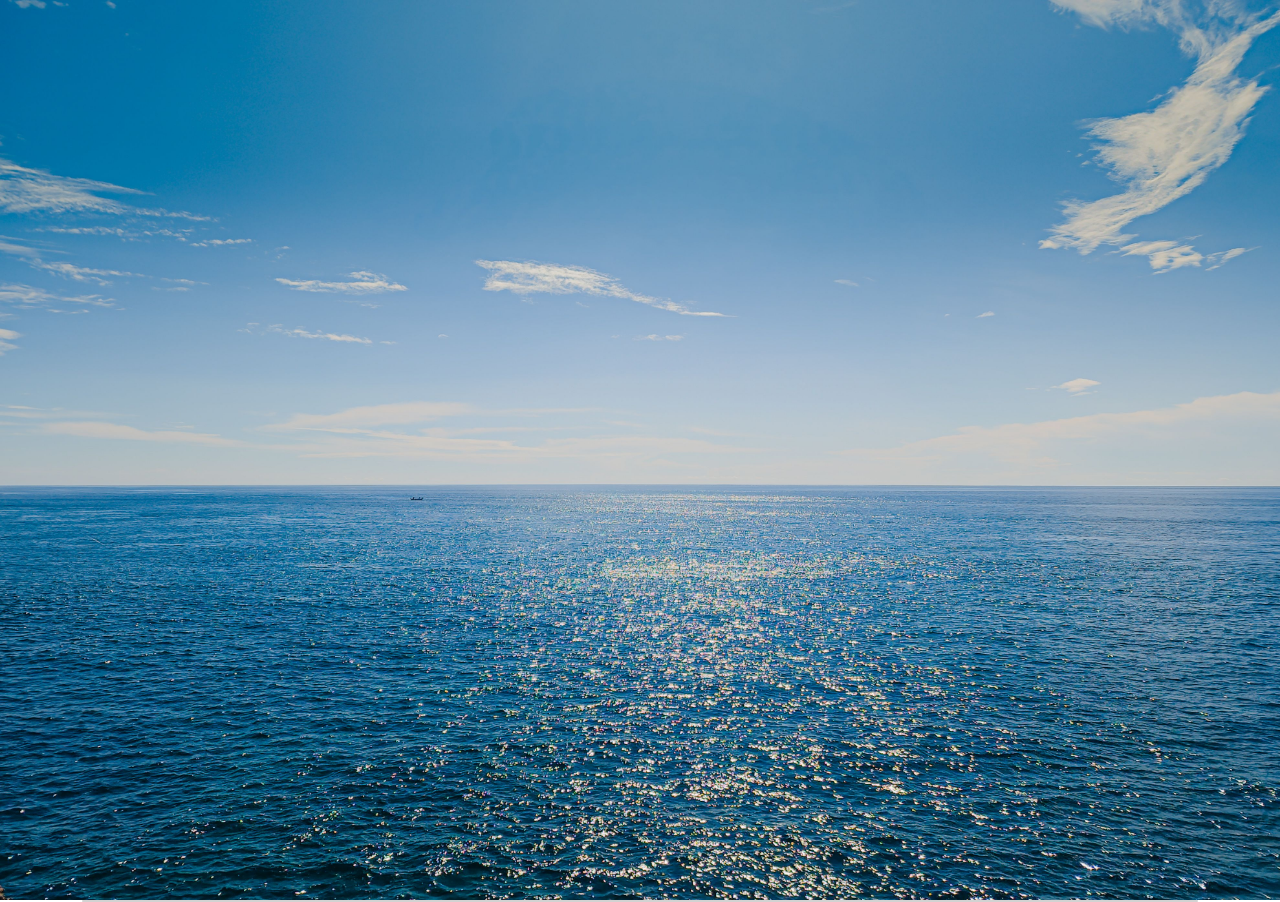
==== Api Website/index.html @ ba29bba8 "add landing page asset" ====
<!doctype html>
<html lang="en">
  <head>
    <meta charset="utf-8">
    <meta name="viewport" content="width=device-width, initial-scale=1">
    <title>Bootstrap demo</title>
    <link href="https://cdn.jsdelivr.net/npm/bootstrap@5.3.8/dist/css/bootstrap.min.css" rel="stylesheet" integrity="sha384-sRIl4kxILFvY47J16cr9ZwB07vP4J8+LH7qKQnuqkuIAvNWLzeN8tE5YBujZqJLB" crossorigin="anonymous">
    <link rel="stylesheet" href="style.css">
  </head>
  <body>
    <div class="container-fluid bg-danger vh-100" style="background-image: url(img/pexels-onesecondbeforesunset-31934676.jpg); background-size: 100% 100%; ">
    </div>

    <!--Content-->
    <div class="container">
      <div class="row">
        <div class="col">
          <div class="card"></div>
        </div>
      </div>
    </div>
    
    </div>
    <script src="https://cdn.jsdelivr.net/npm/bootstrap@5.3.8/dist/js/bootstrap.bundle.min.js" integrity="sha384-FKyoEForCGlyvwx9Hj09JcYn3nv7wiPVlz7YYwJrWVcXK/BmnVDxM+D2scQbITxI" crossorigin="anonymous"></script>
  </body>
</html>
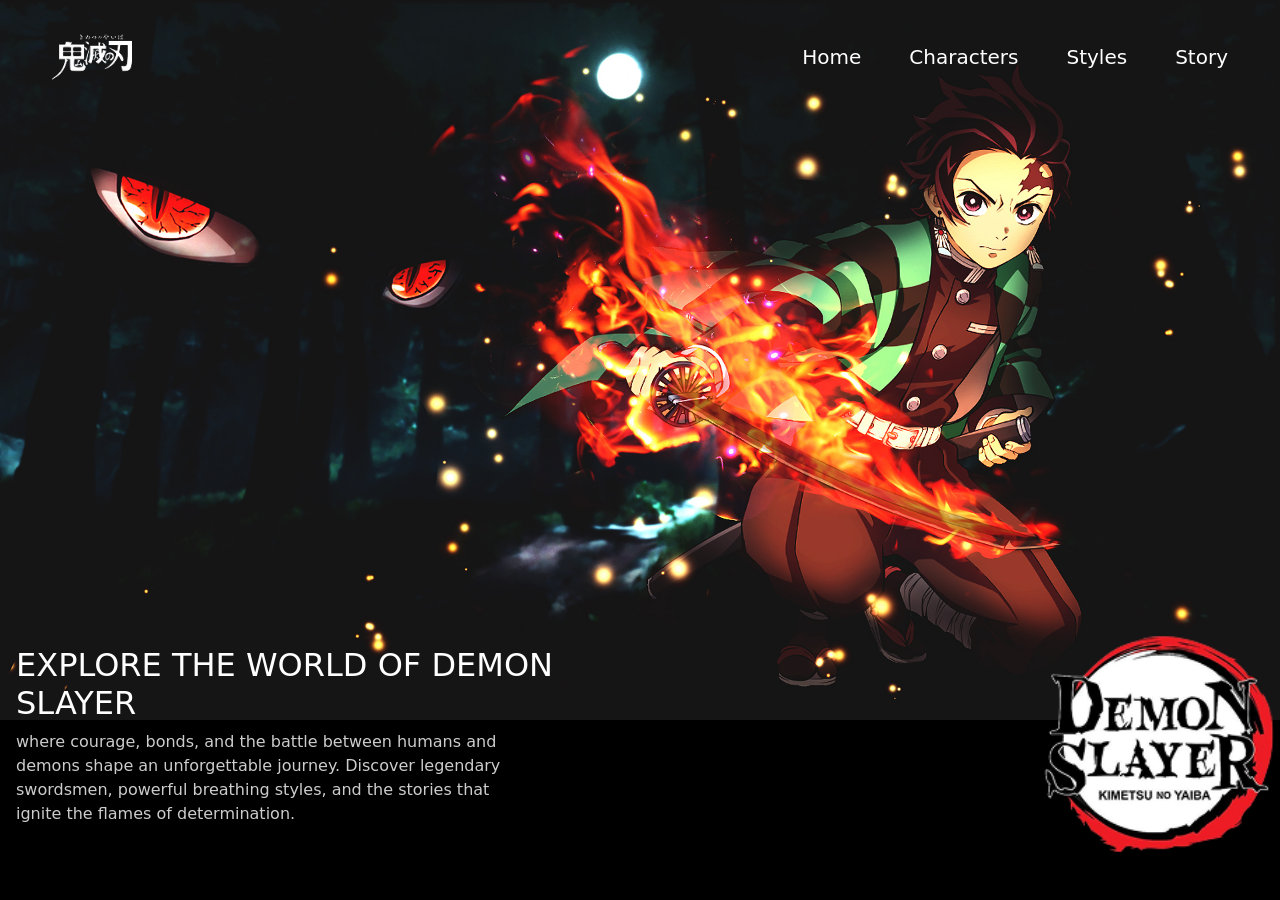
==== commit ba19ab61: "progress" ====
--- a/Api Website/index.html
+++ b/Api Website/index.html
@@ -1,26 +1,52 @@
 <!doctype html>
 <html lang="en">
-  <head>
-    <meta charset="utf-8">
-    <meta name="viewport" content="width=device-width, initial-scale=1">
-    <title>Bootstrap demo</title>
-    <link href="https://cdn.jsdelivr.net/npm/bootstrap@5.3.8/dist/css/bootstrap.min.css" rel="stylesheet" integrity="sha384-sRIl4kxILFvY47J16cr9ZwB07vP4J8+LH7qKQnuqkuIAvNWLzeN8tE5YBujZqJLB" crossorigin="anonymous">
-    <link rel="stylesheet" href="style.css">
-  </head>
-  <body>
-    <div class="container-fluid bg-danger vh-100" style="background-image: url(img/pexels-onesecondbeforesunset-31934676.jpg); background-size: 100% 100%; ">
-    </div>
 
-    <!--Content-->
-    <div class="container">
-      <div class="row">
-        <div class="col">
-          <div class="card"></div>
+<head>
+  <meta charset="utf-8">
+  <meta name="viewport" content="width=device-width, initial-scale=1">
+  <title>Bootstrap demo</title>
+  <link href="https://cdn.jsdelivr.net/npm/bootstrap@5.3.8/dist/css/bootstrap.min.css" rel="stylesheet"
+    integrity="sha384-sRIl4kxILFvY47J16cr9ZwB07vP4J8+LH7qKQnuqkuIAvNWLzeN8tE5YBujZqJLB" crossorigin="anonymous">
+  <link rel="stylesheet" href="style.css">
+</head>
+
+<body>
+  <div class="container-fluid p-0 overflow-hidden custom-section vh-100 d-flex flex-column">
+    <div class="row">
+      <div class="col-12 d-flex p-3 align-items-center" style="justify-content: space-between;">
+        <div class="left mx-5">
+          <img style="width: 80px;" src="img/japaneselogo.png">
+        </div>
+        <div class="right d-flex text-white gap-5 fs-5 mx-5">
+          <div class="div">Home</div>
+          <div class="div">Characters</div>
+          <div class="div">Styles</div>
+          <div class="div">Story</div>
         </div>
       </div>
     </div>
-    
+
+    <div class="bottom-container">
+      <div class="row d-flex align-items-center p-3">
+        <div class="col-6 div text-white desc">
+          <div class="div" style="font-size: 24px;">
+            <h2>EXPLORE THE WORLD OF DEMON SLAYER</h2>
+          </div>
+          <div class="p" style="opacity: 80%;">
+            <p>where courage, bonds, and the battle between humans and<br>demons shape an unforgettable journey.
+              Discover
+              legendary<br>swordsmen, powerful breathing styles, and the stories that<br> ignite the flames of
+              determination.</p>
+          </div>
+        </div>
+        <div class="sticker col-6"><img src="img/Sticker 1.png" alt="sticker"></div>
+      </div>
     </div>
-    <script src="https://cdn.jsdelivr.net/npm/bootstrap@5.3.8/dist/js/bootstrap.bundle.min.js" integrity="sha384-FKyoEForCGlyvwx9Hj09JcYn3nv7wiPVlz7YYwJrWVcXK/BmnVDxM+D2scQbITxI" crossorigin="anonymous"></script>
-  </body>
+
+  </div>
+  <script src="https://cdn.jsdelivr.net/npm/bootstrap@5.3.8/dist/js/bootstrap.bundle.min.js"
+    integrity="sha384-FKyoEForCGlyvwx9Hj09JcYn3nv7wiPVlz7YYwJrWVcXK/BmnVDxM+D2scQbITxI"
+    crossorigin="anonymous"></script>
+</body>
+
 </html>
--- a/Api Website/style.css
+++ b/Api Website/style.css
@@ -0,0 +1,25 @@
+* {
+    margin: 0;
+    padding: 0;
+    box-sizing: border-box;
+}
+
+body{
+  background-color: black;
+}
+
+.custom-section {
+  background-image: url('img/background.jpg');
+  background-repeat: no-repeat;
+  background-position: fixed;
+  background-size: 100% /* stretch to exactly fill screen width */
+}
+
+.sticker img {
+  width: 280px;
+  margin-left: 60%;
+}
+
+.bottom-container {
+  margin-top: auto; /* pushes row 2 to the bottom of the section */
+}
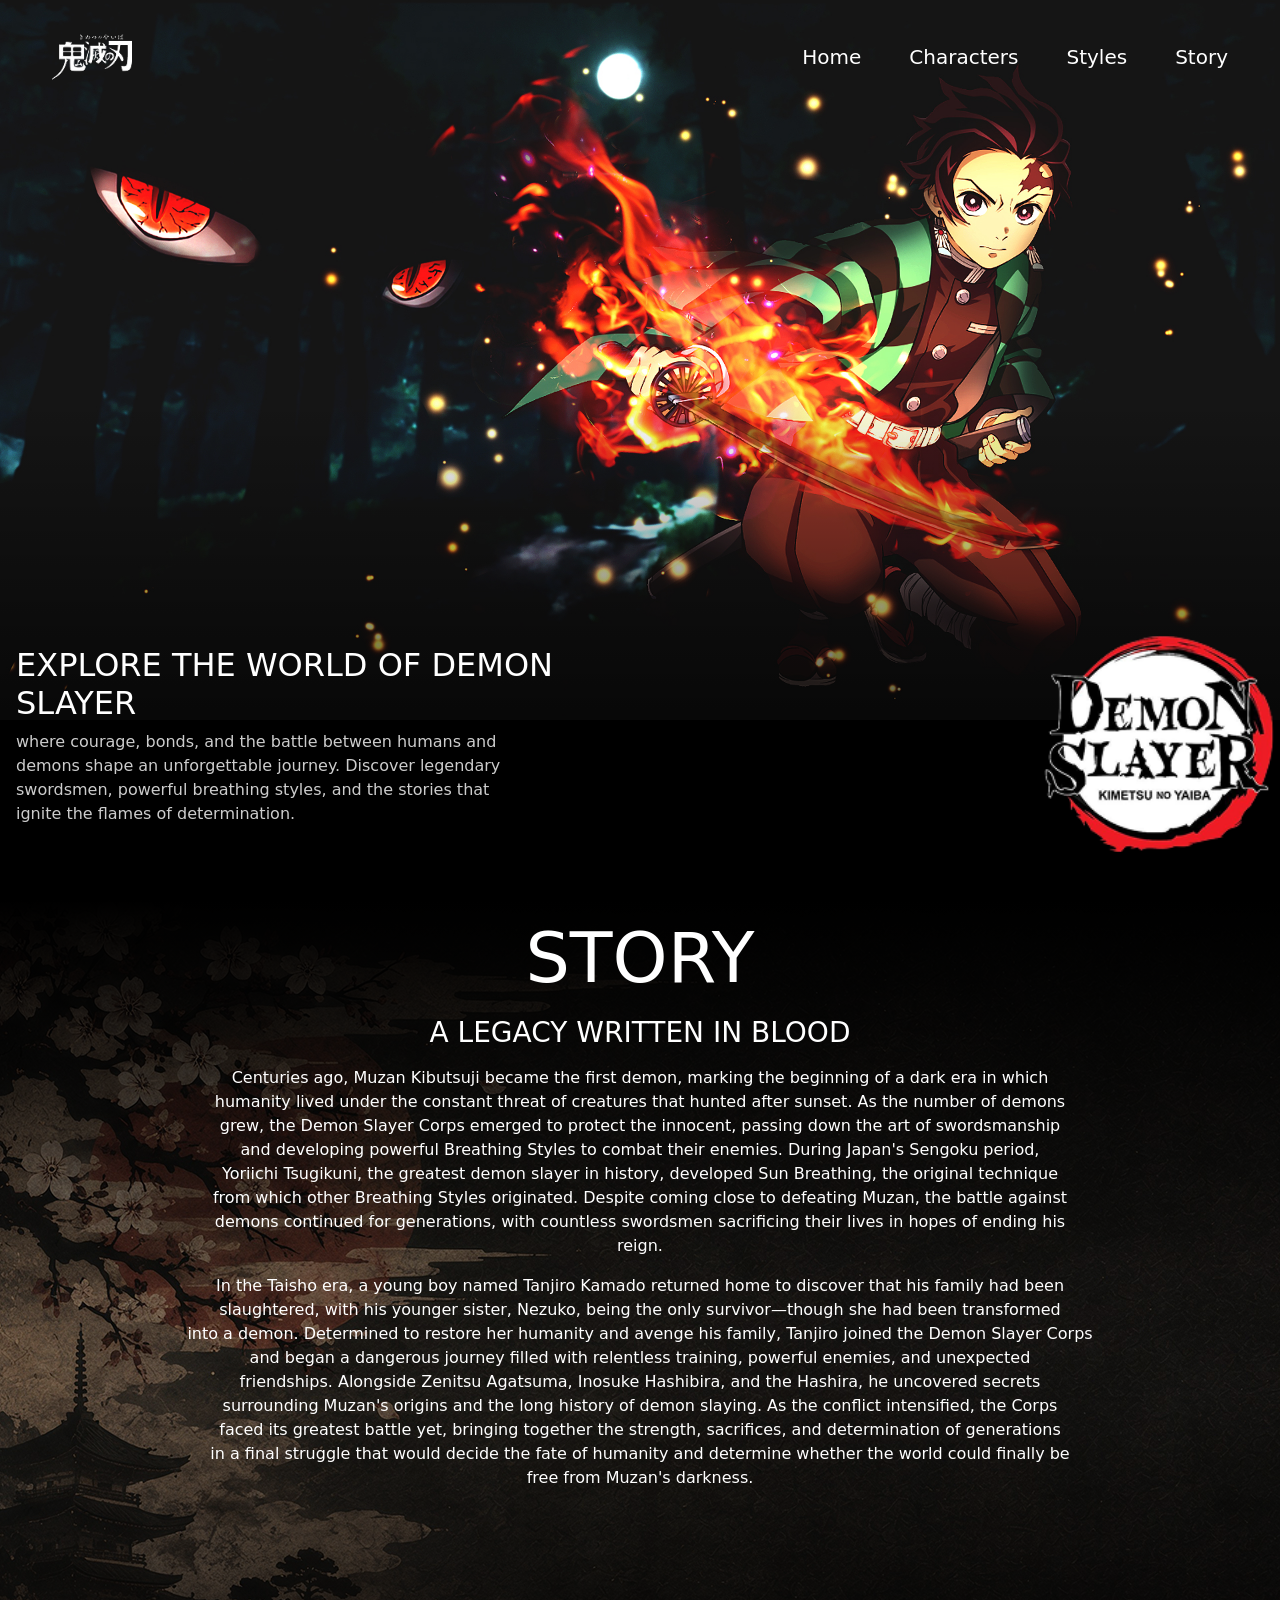
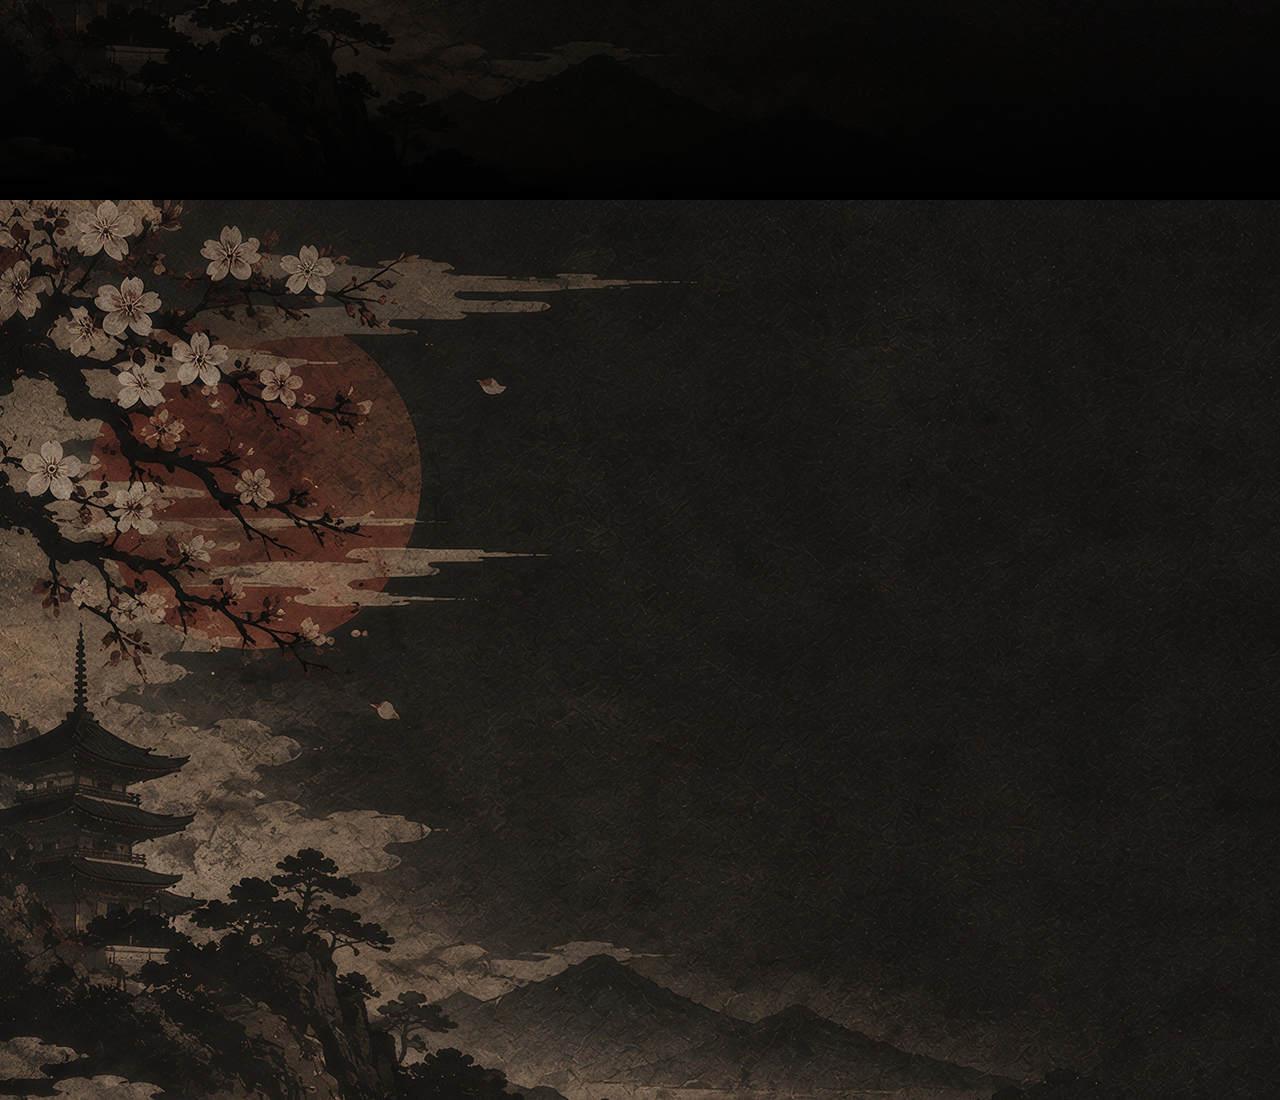
==== commit 0563ada7: "add story section" ====
--- a/Api Website/index.html
+++ b/Api Website/index.html
@@ -42,8 +42,55 @@
         <div class="sticker col-6"><img src="img/Sticker 1.png" alt="sticker"></div>
       </div>
     </div>
+    <div class="fade-bottom"></div>
+  </div>
 
+<!--CONTENTS-->
+  <!--story-->
+  <div class="container-fluid p-0 overflow-hidden vh-100 story-section" style="background-image: url('img/story bg.jpg');">
+    <div class="fade-top"></div>
+    <div class="div text-white text-center">
+      <h1 class="mt-3" style="font-size: 70px;">STORY</h1>
+      <h3 class="mt-3">A LEGACY WRITTEN IN BLOOD</h3>
+      <p class="my-3">Centuries ago, Muzan Kibutsuji became the first demon, marking the beginning of a dark era in
+        which<br> humanity lived under the constant threat of creatures that hunted after sunset. As the number of
+        demons<br> grew, the Demon Slayer Corps emerged to protect the innocent, passing down the art of
+        swordsmanship<br> and developing powerful Breathing Styles to combat their enemies. During Japan's Sengoku
+        period,<br> Yoriichi Tsugikuni, the greatest demon slayer in history, developed Sun Breathing, the original
+        technique<br> from which other Breathing Styles originated. Despite coming close to defeating Muzan, the battle
+        against<br> demons continued for generations, with countless swordsmen sacrificing their lives in hopes of
+        ending his<br> reign.</p>
+      <p>In the Taisho era, a young boy named Tanjiro Kamado returned home to discover that his family had been<br>
+        slaughtered, with his younger sister, Nezuko, being the only survivor—though she had been transformed<br> into a
+        demon. Determined to restore her humanity and avenge his family, Tanjiro joined the Demon Slayer Corps<br> and
+        began a dangerous journey filled with relentless training, powerful enemies, and unexpected<br> friendships.
+        Alongside Zenitsu Agatsuma, Inosuke Hashibira, and the Hashira, he uncovered secrets<br> surrounding Muzan's
+        origins and the long history of demon slaying. As the conflict intensified, the Corps<br> faced its greatest
+        battle yet, bringing together the strength, sacrifices, and determination of generations<br> in a final struggle
+        that would decide the fate of humanity and determine whether the world could finally be<br> free from Muzan's
+        darkness.</p>
+    </div>
+    <div class="fade-bottom"></div>
   </div>
+
+<!--API-->
+<div class="container-fluid p-0 overflow-hidden vh-100 story-section" style="background-image: url('img/story bg.jpg');">
+
+</div>
+
+
+
+
+
+
+
+
+
+
+
+
+
+
   <script src="https://cdn.jsdelivr.net/npm/bootstrap@5.3.8/dist/js/bootstrap.bundle.min.js"
     integrity="sha384-FKyoEForCGlyvwx9Hj09JcYn3nv7wiPVlz7YYwJrWVcXK/BmnVDxM+D2scQbITxI"
     crossorigin="anonymous"></script>
--- a/Api Website/style.css
+++ b/Api Website/style.css
@@ -22,4 +22,45 @@
 
 .bottom-container {
   margin-top: auto; /* pushes row 2 to the bottom of the section */
-}+}
+
+/* Sections that host a fade overlay */
+.custom-section,
+.story-section {
+  position: relative;
+}
+
+/* Fades are overlays: out of the document flow, pinned to the edge,
+   so they take no space and never push other content around */
+.fade-top,
+.fade-bottom {
+  position: absolute;
+  left: 0;
+  width: 100%;
+  height: 500px;
+  pointer-events: none; /* clicks pass through */
+  z-index: 0;
+}
+
+.fade-top {
+  top: 0;
+  background: linear-gradient(to top, rgba(0, 0, 0, 0), #000);
+}
+
+.fade-bottom {
+  bottom: 0;
+  background: linear-gradient(to bottom, rgba(0, 0, 0, 0), #000);
+}
+
+/* Keep real content above the fades */
+.custom-section > :not(.fade-top):not(.fade-bottom),
+.story-section > :not(.fade-top):not(.fade-bottom) {
+  position: relative;
+  z-index: 1;
+}
+
+
+html {
+  scroll-behavior: smooth;
+}
+
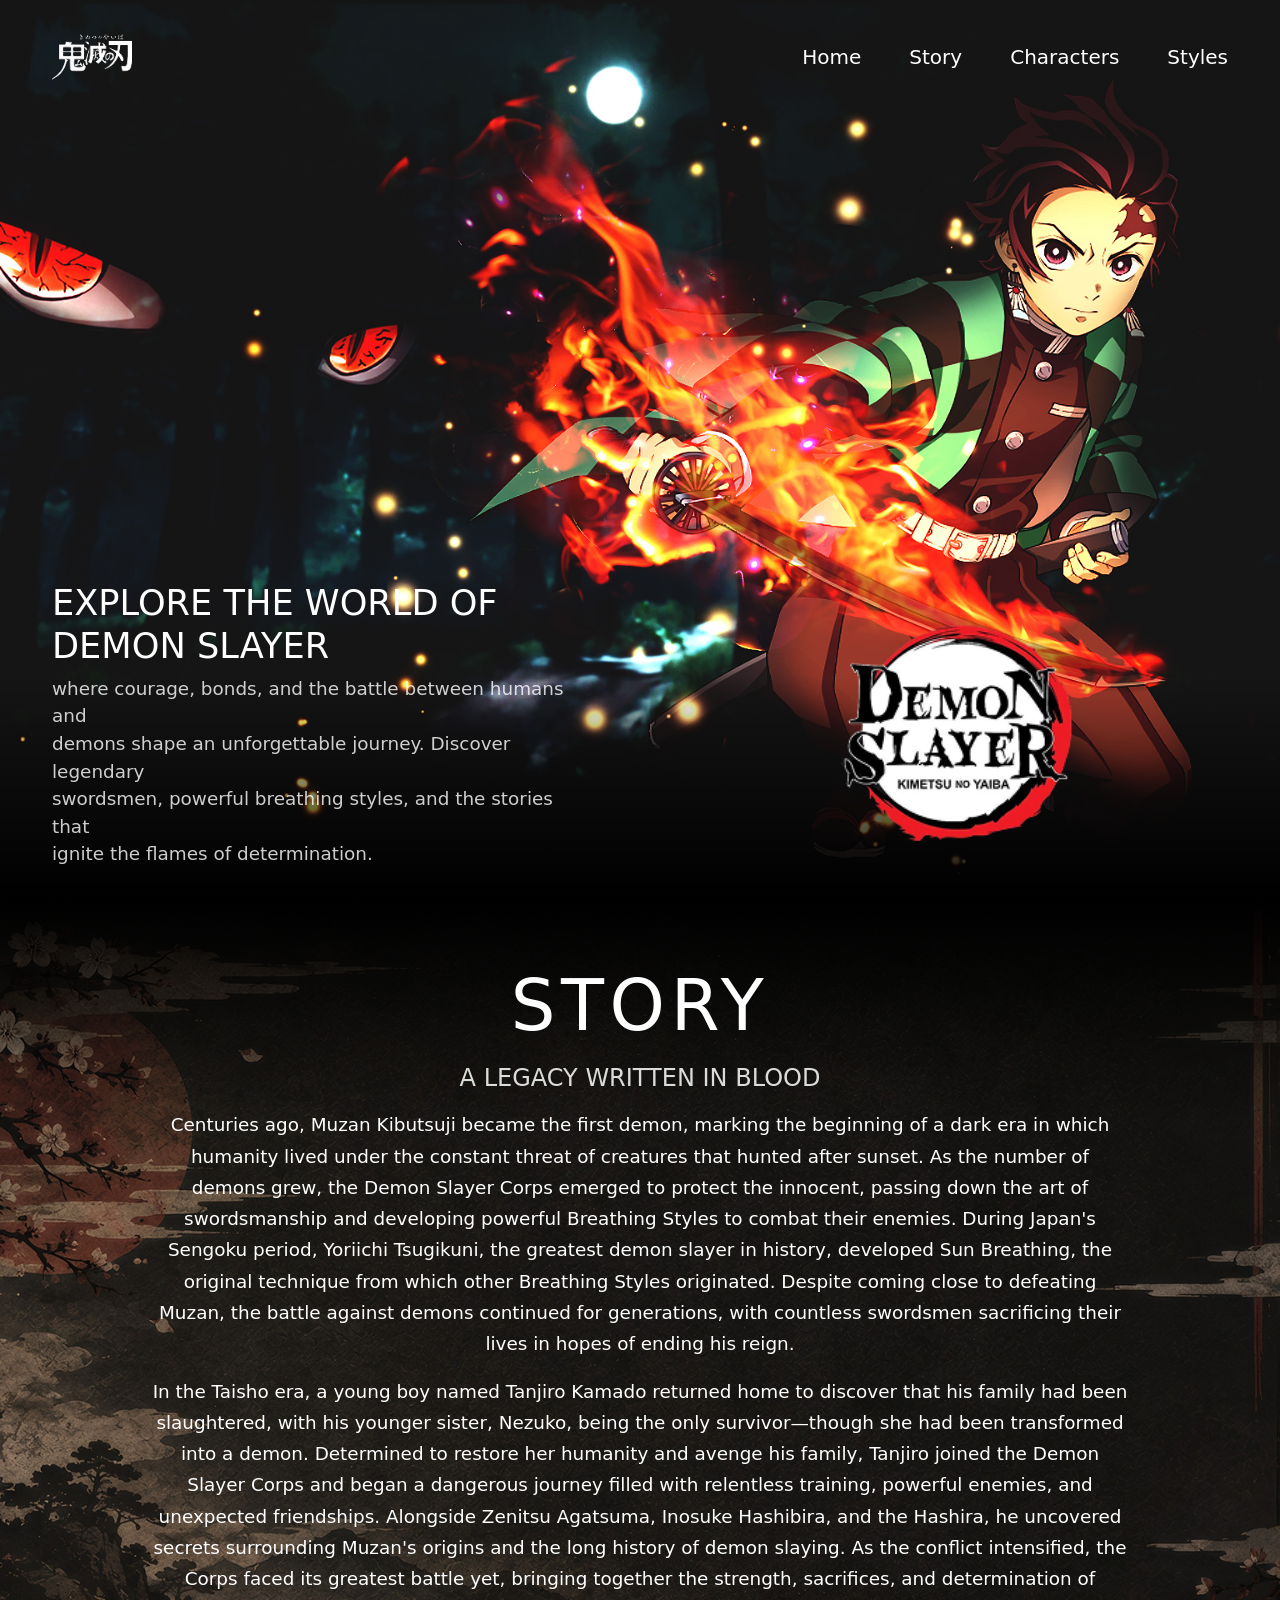
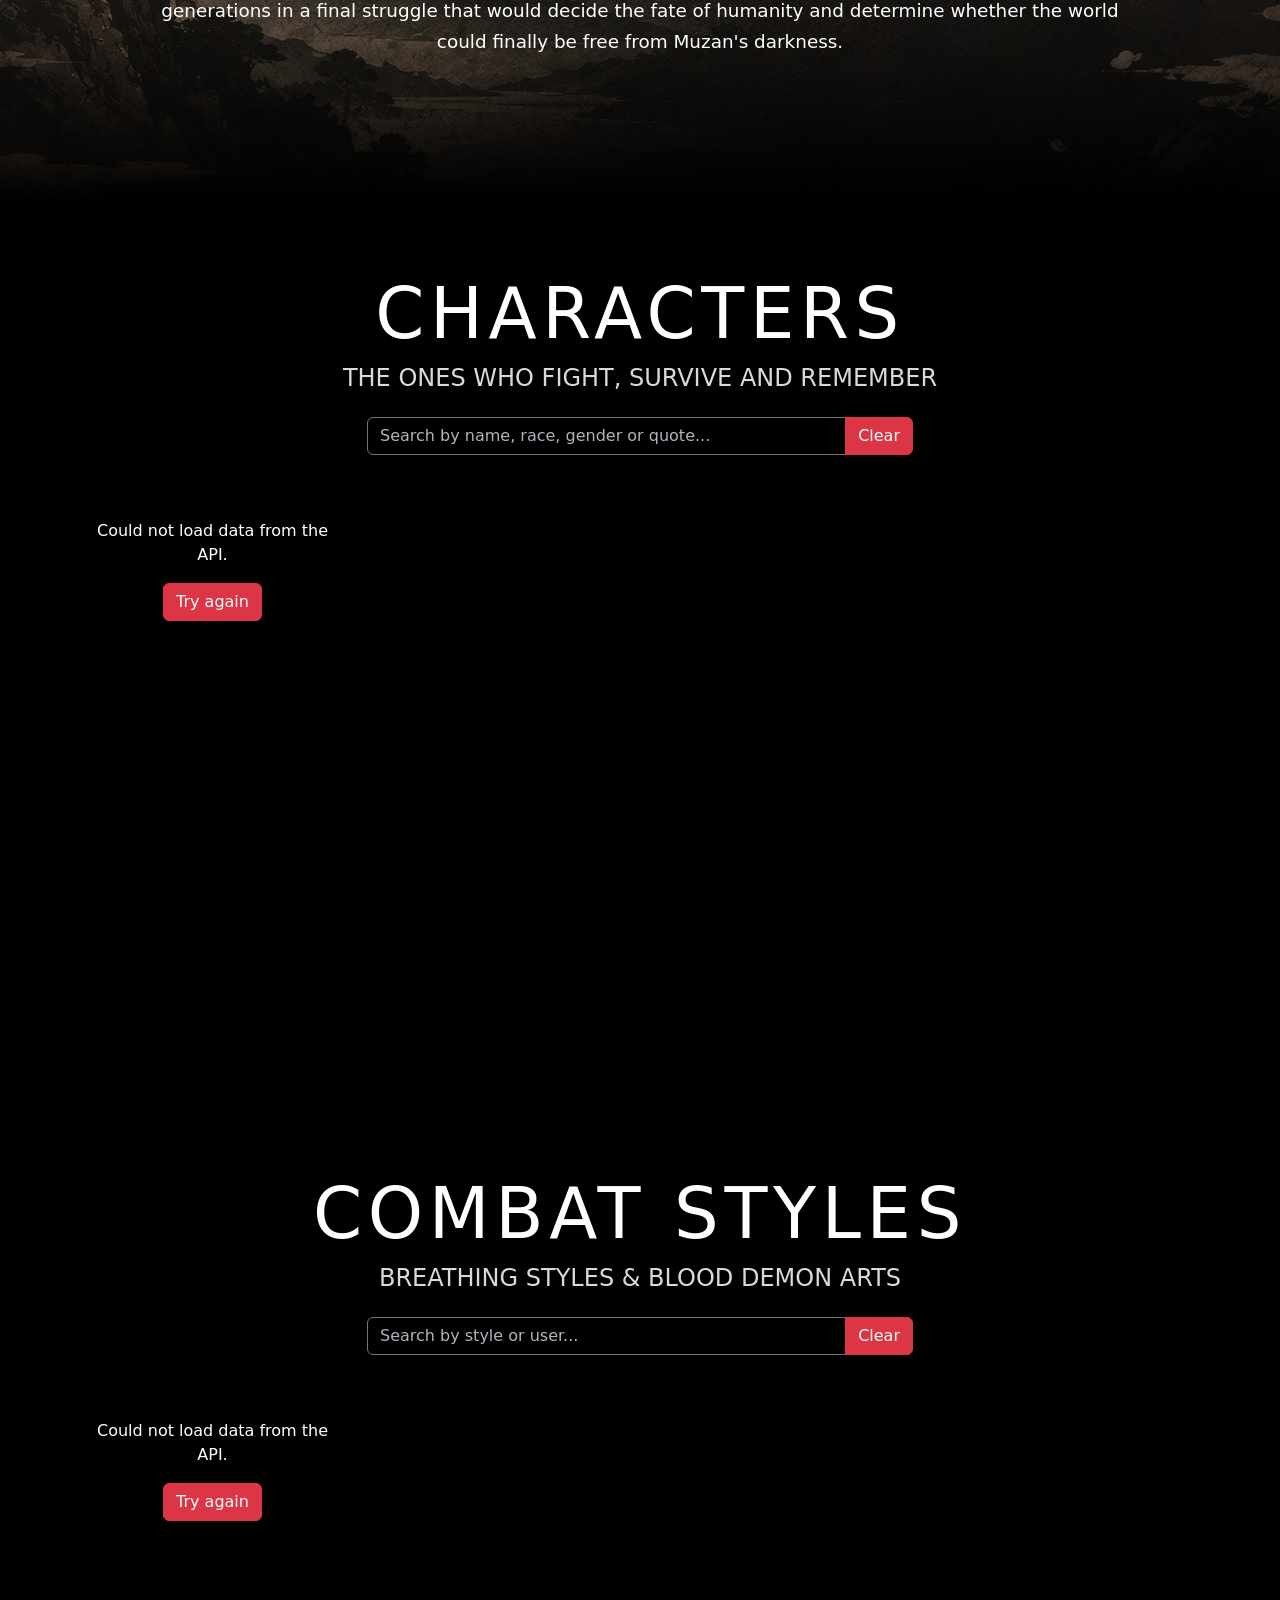
==== commit 72e89bd8: "add api and fix responsiveness" ====
--- a/Api Website/index.html
+++ b/Api Website/index.html
@@ -4,42 +4,42 @@
 <head>
   <meta charset="utf-8">
   <meta name="viewport" content="width=device-width, initial-scale=1">
-  <title>Bootstrap demo</title>
+  <title>Demon Slayer</title>
   <link href="https://cdn.jsdelivr.net/npm/bootstrap@5.3.8/dist/css/bootstrap.min.css" rel="stylesheet"
     integrity="sha384-sRIl4kxILFvY47J16cr9ZwB07vP4J8+LH7qKQnuqkuIAvNWLzeN8tE5YBujZqJLB" crossorigin="anonymous">
   <link rel="stylesheet" href="style.css">
 </head>
 
 <body>
-  <div class="container-fluid p-0 overflow-hidden custom-section vh-100 d-flex flex-column">
+  <div id="home" class="container-fluid p-0 overflow-hidden custom-section min-vh-100 d-flex flex-column">
     <div class="row">
-      <div class="col-12 d-flex p-3 align-items-center" style="justify-content: space-between;">
-        <div class="left mx-5">
-          <img style="width: 80px;" src="img/japaneselogo.png">
+      <div class="col-12 d-flex flex-wrap p-3 gap-3 align-items-center justify-content-center justify-content-md-between">
+        <div class="left mx-3 mx-md-5">
+          <img class="nav-logo" src="img/japaneselogo.png" alt="logo">
         </div>
-        <div class="right d-flex text-white gap-5 fs-5 mx-5">
-          <div class="div">Home</div>
-          <div class="div">Characters</div>
-          <div class="div">Styles</div>
-          <div class="div">Story</div>
+        <div class="right d-flex flex-wrap justify-content-center text-white gap-3 gap-md-5 nav-links mx-3 mx-md-5">
+          <a class="nav-link-custom" href="#home">Home</a>
+          <a class="nav-link-custom" href="#story">Story</a>
+          <a class="nav-link-custom" href="#characters">Characters</a>
+          <a class="nav-link-custom" href="#styles">Styles</a>
         </div>
       </div>
     </div>
 
     <div class="bottom-container">
-      <div class="row d-flex align-items-center p-3">
-        <div class="col-6 div text-white desc">
-          <div class="div" style="font-size: 24px;">
-            <h2>EXPLORE THE WORLD OF DEMON SLAYER</h2>
+      <div class="row d-flex align-items-center p-3 g-4">
+        <div class="col-12 col-lg-6 div text-white desc text-center text-lg-start px-lg-5">
+          <div class="div">
+            <h2 class="hero-title">EXPLORE THE WORLD OF DEMON SLAYER</h2>
           </div>
-          <div class="p" style="opacity: 80%;">
+          <div class="p hero-text">
             <p>where courage, bonds, and the battle between humans and<br>demons shape an unforgettable journey.
               Discover
               legendary<br>swordsmen, powerful breathing styles, and the stories that<br> ignite the flames of
               determination.</p>
           </div>
         </div>
-        <div class="sticker col-6"><img src="img/Sticker 1.png" alt="sticker"></div>
+        <div class="sticker col-12 col-lg-6 text-center"><img src="img/Sticker 1.png" alt="sticker"></div>
       </div>
     </div>
     <div class="fade-bottom"></div>
@@ -47,11 +47,11 @@
 
 <!--CONTENTS-->
   <!--story-->
-  <div class="container-fluid p-0 overflow-hidden vh-100 story-section" style="background-image: url('img/story bg.jpg');">
+  <div id="story" class="container-fluid p-0 overflow-hidden min-vh-100 story-section story-bg" style="background-image: url('img/story bg.jpg');">
     <div class="fade-top"></div>
-    <div class="div text-white text-center">
-      <h1 class="mt-3" style="font-size: 70px;">STORY</h1>
-      <h3 class="mt-3">A LEGACY WRITTEN IN BLOOD</h3>
+    <div class="container py-5 text-white text-center story-content">
+      <h1 class="mt-3 section-title">STORY</h1>
+      <h3 class="mt-3 section-sub">A LEGACY WRITTEN IN BLOOD</h3>
       <p class="my-3">Centuries ago, Muzan Kibutsuji became the first demon, marking the beginning of a dark era in
         which<br> humanity lived under the constant threat of creatures that hunted after sunset. As the number of
         demons<br> grew, the Demon Slayer Corps emerged to protect the innocent, passing down the art of
@@ -73,27 +73,89 @@
     <div class="fade-bottom"></div>
   </div>
 
-<!--API-->
-<div class="container-fluid p-0 overflow-hidden vh-100 story-section" style="background-image: url('img/story bg.jpg');">
+<!--API characters-->
+<div id="characters" class="container-fluid p-0 overflow-hidden min-vh-100 story-section api-section" style="background-image: url('img/bda bg.jpg'); background-size: cover; background-attachment: fixed;">
+  <div class="fade-top"></div>
 
+  <div class="container py-5 text-white">
+    <div class="text-center mb-4 pt-4">
+      <h1 class="section-title">CHARACTERS</h1>
+      <h3 class="section-sub">THE ONES WHO FIGHT, SURVIVE AND REMEMBER</h3>
+    </div>
+
+    <!-- search -->
+    <div class="row justify-content-center mb-3">
+      <div class="col-12 col-md-8 col-lg-6">
+        <div class="input-group">
+          <input type="search" id="characters-search" class="form-control api-input" placeholder="Search by name, race, gender or quote..." aria-label="Search characters">
+          <button class="btn btn-danger" type="button" id="characters-clear">Clear</button>
+        </div>
+      </div>
+    </div>
+    <p class="text-center small opacity-75" id="characters-count" aria-live="polite"></p>
+
+    <!-- listing -->
+    <div id="characters-list" class="row row-cols-1 row-cols-sm-2 row-cols-lg-3 row-cols-xl-4 g-4"></div>
+
+    <!-- pagination -->
+    <nav class="mt-5" aria-label="characters pages">
+      <ul id="characters-pagination" class="pagination pagination-dark justify-content-center flex-wrap mb-0"></ul>
+    </nav>
+  </div>
+
+  <div class="fade-bottom"></div>
 </div>
 
+<!--api styles-->
+<div id="styles" class="container-fluid p-0 overflow-hidden min-vh-100 story-section api-section" style="background-image: url('img/bg img.jpg'); background-size: cover; background-attachment: fixed;">
+  <div class="fade-top"></div>
 
+  <div class="container py-5 text-white">
+    <div class="text-center mb-4 pt-4">
+      <h1 class="section-title">COMBAT STYLES</h1>
+      <h3 class="section-sub">BREATHING STYLES &amp; BLOOD DEMON ARTS</h3>
+    </div>
 
+    <!-- search -->
+    <div class="row justify-content-center mb-3">
+      <div class="col-12 col-md-8 col-lg-6">
+        <div class="input-group">
+          <input type="search" id="styles-search" class="form-control api-input" placeholder="Search by style or user..." aria-label="Search styles">
+          <button class="btn btn-danger" type="button" id="styles-clear">Clear</button>
+        </div>
+      </div>
+    </div>
+    <p class="text-center small opacity-75" id="styles-count" aria-live="polite"></p>
 
+    <!-- listing -->
+    <div id="styles-list" class="row row-cols-1 row-cols-sm-2 row-cols-lg-3 row-cols-xl-4 g-4"></div>
 
+    <!-- pagination -->
+    <nav class="mt-5" aria-label="styles pages">
+      <ul id="styles-pagination" class="pagination pagination-dark justify-content-center flex-wrap mb-0"></ul>
+    </nav>
+  </div>
 
+  <div class="fade-bottom"></div>
+</div>
 
-
-
-
-
-
-
+<!-- Detail modal (shared by both sections) -->
+<div class="modal fade" id="detailModal" tabindex="-1" aria-labelledby="detailModalTitle" aria-hidden="true">
+  <div class="modal-dialog modal-lg modal-dialog-centered modal-dialog-scrollable">
+    <div class="modal-content detail-modal text-white">
+      <div class="modal-header border-secondary">
+        <h5 class="modal-title" id="detailModalTitle"></h5>
+        <button type="button" class="btn-close btn-close-white" data-bs-dismiss="modal" aria-label="Close"></button>
+      </div>
+      <div class="modal-body" id="detailModalBody"></div>
+    </div>
+  </div>
+</div>
 
   <script src="https://cdn.jsdelivr.net/npm/bootstrap@5.3.8/dist/js/bootstrap.bundle.min.js"
     integrity="sha384-FKyoEForCGlyvwx9Hj09JcYn3nv7wiPVlz7YYwJrWVcXK/BmnVDxM+D2scQbITxI"
     crossorigin="anonymous"></script>
+  <script src="script.js"></script>
 </body>
 
 </html>
--- a/Api Website/style.css
+++ b/Api Website/style.css
@@ -11,13 +11,14 @@
 .custom-section {
   background-image: url('img/background.jpg');
   background-repeat: no-repeat;
-  background-position: fixed;
-  background-size: 100% /* stretch to exactly fill screen width */
+  background-position: center top;
+  background-size: cover;
 }
 
 .sticker img {
-  width: 280px;
-  margin-left: 60%;
+  width: clamp(140px, 30vw, 280px);
+  max-width: 100%;
+  height: auto;
 }
 
 .bottom-container {
@@ -37,7 +38,7 @@
   position: absolute;
   left: 0;
   width: 100%;
-  height: 500px;
+  height: clamp(120px, 25vh, 400px);
   pointer-events: none; /* clicks pass through */
   z-index: 0;
 }
@@ -64,3 +65,132 @@
   scroll-behavior: smooth;
 }
 
+
+/* ==========================================================
+   API sections (characters / combat styles)
+   No media queries: layout is handled by Bootstrap's grid
+   classes, clamp(), flex-wrap and aspect-ratio.
+   ========================================================== */
+
+.nav-link-custom {
+  color: #fff;
+  text-decoration: none;
+  transition: color .2s;
+}
+.nav-link-custom:hover { color: #dc3545; }
+
+.section-title {
+  font-size: clamp(2.2rem, 6vw, 4.4rem);
+  letter-spacing: .08em;
+}
+.section-sub {
+  font-size: clamp(1rem, 2.5vw, 1.5rem);
+  opacity: .85;
+}
+
+/* search */
+.api-input {
+  background: rgba(0, 0, 0, .6);
+  color: #fff;
+  border-color: #6c757d;
+}
+.api-input:focus {
+  background: rgba(0, 0, 0, .75);
+  color: #fff;
+  border-color: #dc3545;
+  box-shadow: 0 0 0 .2rem rgba(220, 53, 69, .25);
+}
+.api-input::placeholder { color: #adb5bd; }
+
+/* cards */
+.api-card {
+  background: rgba(10, 10, 10, .75);
+  border: 1px solid rgba(255, 255, 255, .15);
+  border-radius: .75rem;
+  overflow: hidden;
+  backdrop-filter: blur(4px);
+  transition: transform .2s, border-color .2s;
+}
+.api-card:hover {
+  transform: translateY(-4px);
+  border-color: #dc3545;
+}
+.api-card-img {
+  aspect-ratio: 3 / 4;
+  background: #111;
+  overflow: hidden;
+}
+.api-card-img-wide { aspect-ratio: 16 / 9; }
+.api-card-img img,
+.detail-img img {
+  width: 100%;
+  height: 100%;
+  object-fit: cover;
+  display: block;
+}
+.img-fallback {
+  object-fit: contain !important;
+  padding: 25%;
+  opacity: .5;
+}
+
+.clamp-2, .clamp-3 {
+  display: -webkit-box;
+  -webkit-box-orient: vertical;
+  overflow: hidden;
+}
+.clamp-2 { -webkit-line-clamp: 2; line-clamp: 2; }
+.clamp-3 { -webkit-line-clamp: 3; line-clamp: 3; }
+
+/* pagination (dark theme) */
+.pagination-dark .page-link {
+  background: rgba(0, 0, 0, .65);
+  color: #fff;
+  border-color: #495057;
+}
+.pagination-dark .page-link:hover { background: #dc3545; border-color: #dc3545; }
+.pagination-dark .page-item.active .page-link { background: #dc3545; border-color: #dc3545; }
+.pagination-dark .page-item.disabled .page-link { background: rgba(0, 0, 0, .4); color: #6c757d; }
+
+/* modal */
+.detail-modal {
+  background: #0d0d0d;
+  border: 1px solid #dc3545;
+}
+.detail-img {
+  aspect-ratio: 3 / 4;
+  background: #111;
+  border-radius: .5rem;
+  overflow: hidden;
+}
+.detail-img-wide { aspect-ratio: 16 / 9; }
+.quote-box {
+  border-left: 3px solid #dc3545;
+  padding: .5rem 1rem;
+  font-style: italic;
+  opacity: .9;
+}
+
+
+/* ==========================================================
+   Landing + story responsiveness (no media queries)
+   ========================================================== */
+.nav-logo { width: clamp(56px, 10vw, 80px); height: auto; }
+.nav-links { font-size: clamp(1rem, 2.2vw, 1.25rem); }
+
+.hero-title { font-size: clamp(1.4rem, 4vw, 2.2rem); }
+.hero-text  { opacity: .8; font-size: clamp(.95rem, 2vw, 1.15rem); }
+
+/* story background: always covers the section, never stretched */
+.story-bg {
+  background-repeat: no-repeat;
+  background-position: center;
+  background-size: cover;
+}
+.story-content { max-width: 1000px; }
+.story-content p {
+  font-size: clamp(.95rem, 1.8vw, 1.15rem);
+  line-height: 1.7;
+}
+/* the hard-coded <br> line breaks only fit one screen width, let text wrap naturally */
+.story-content br { display: none; }
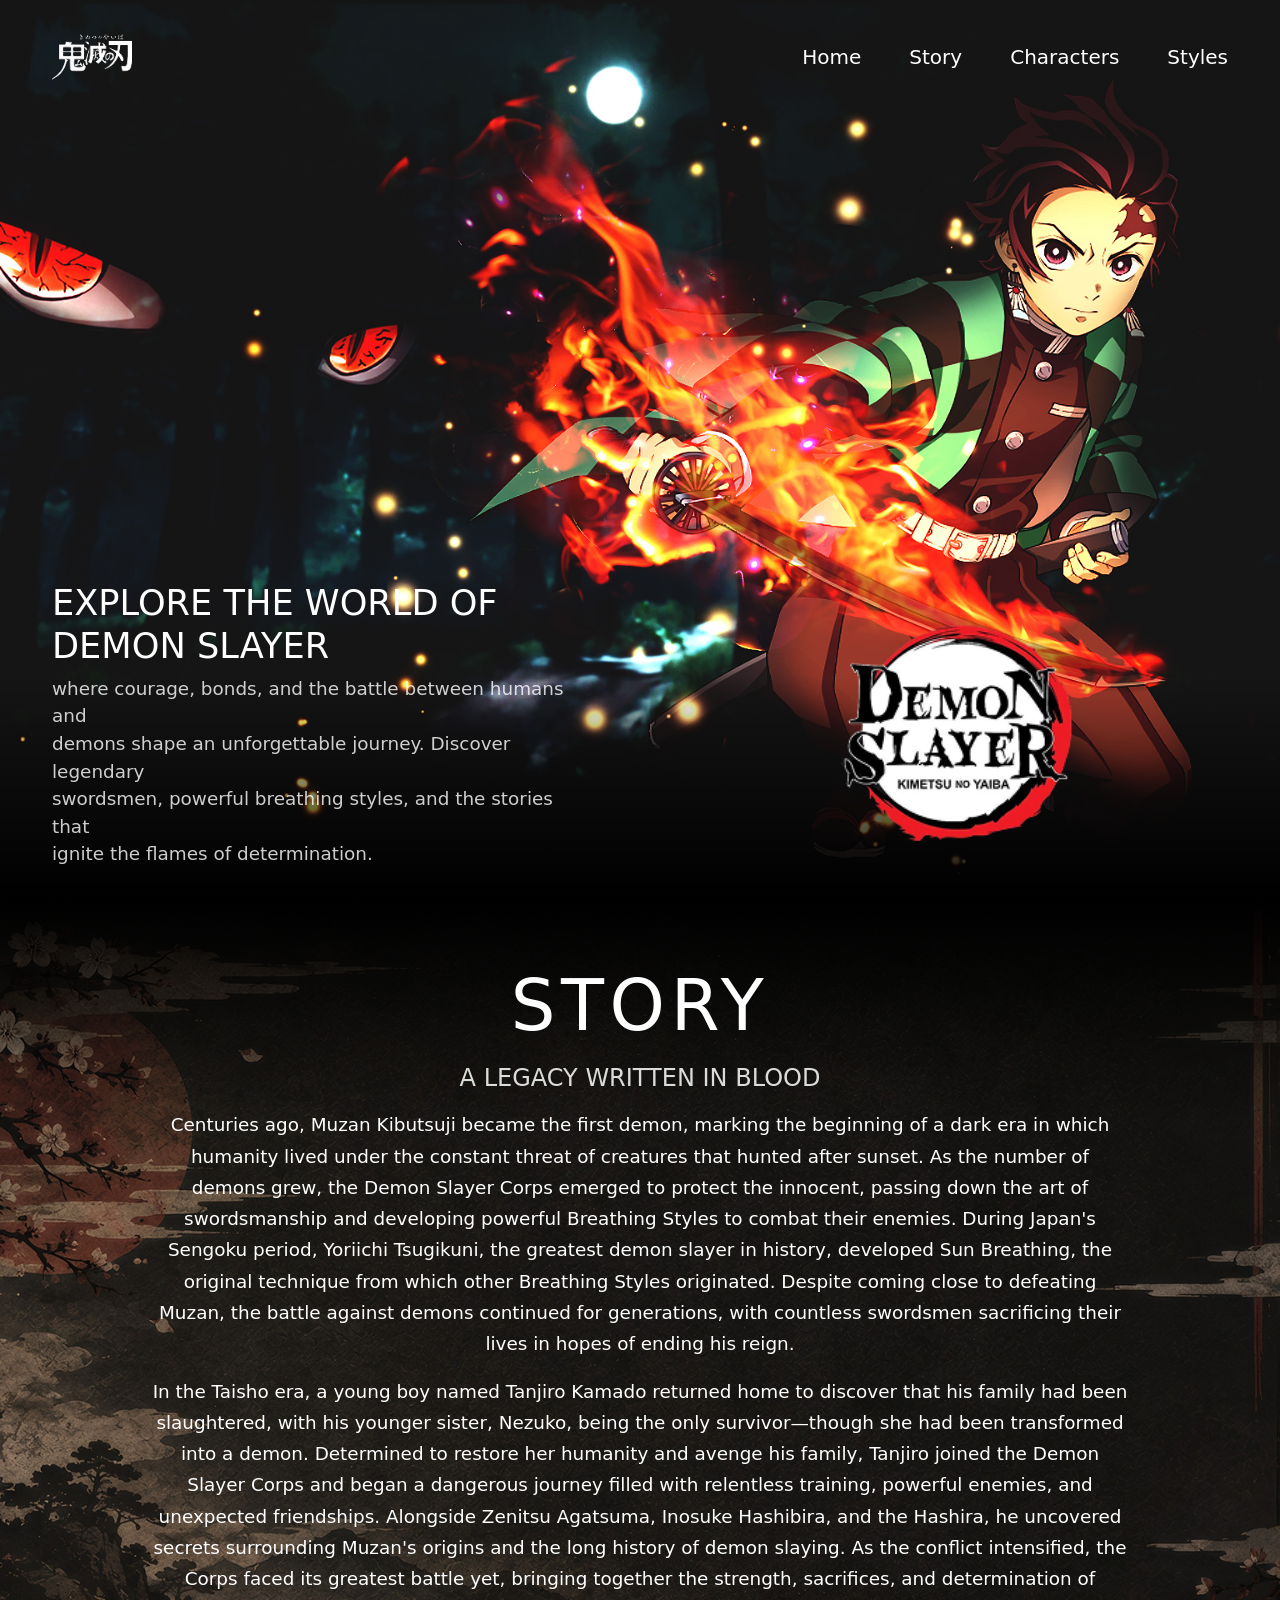
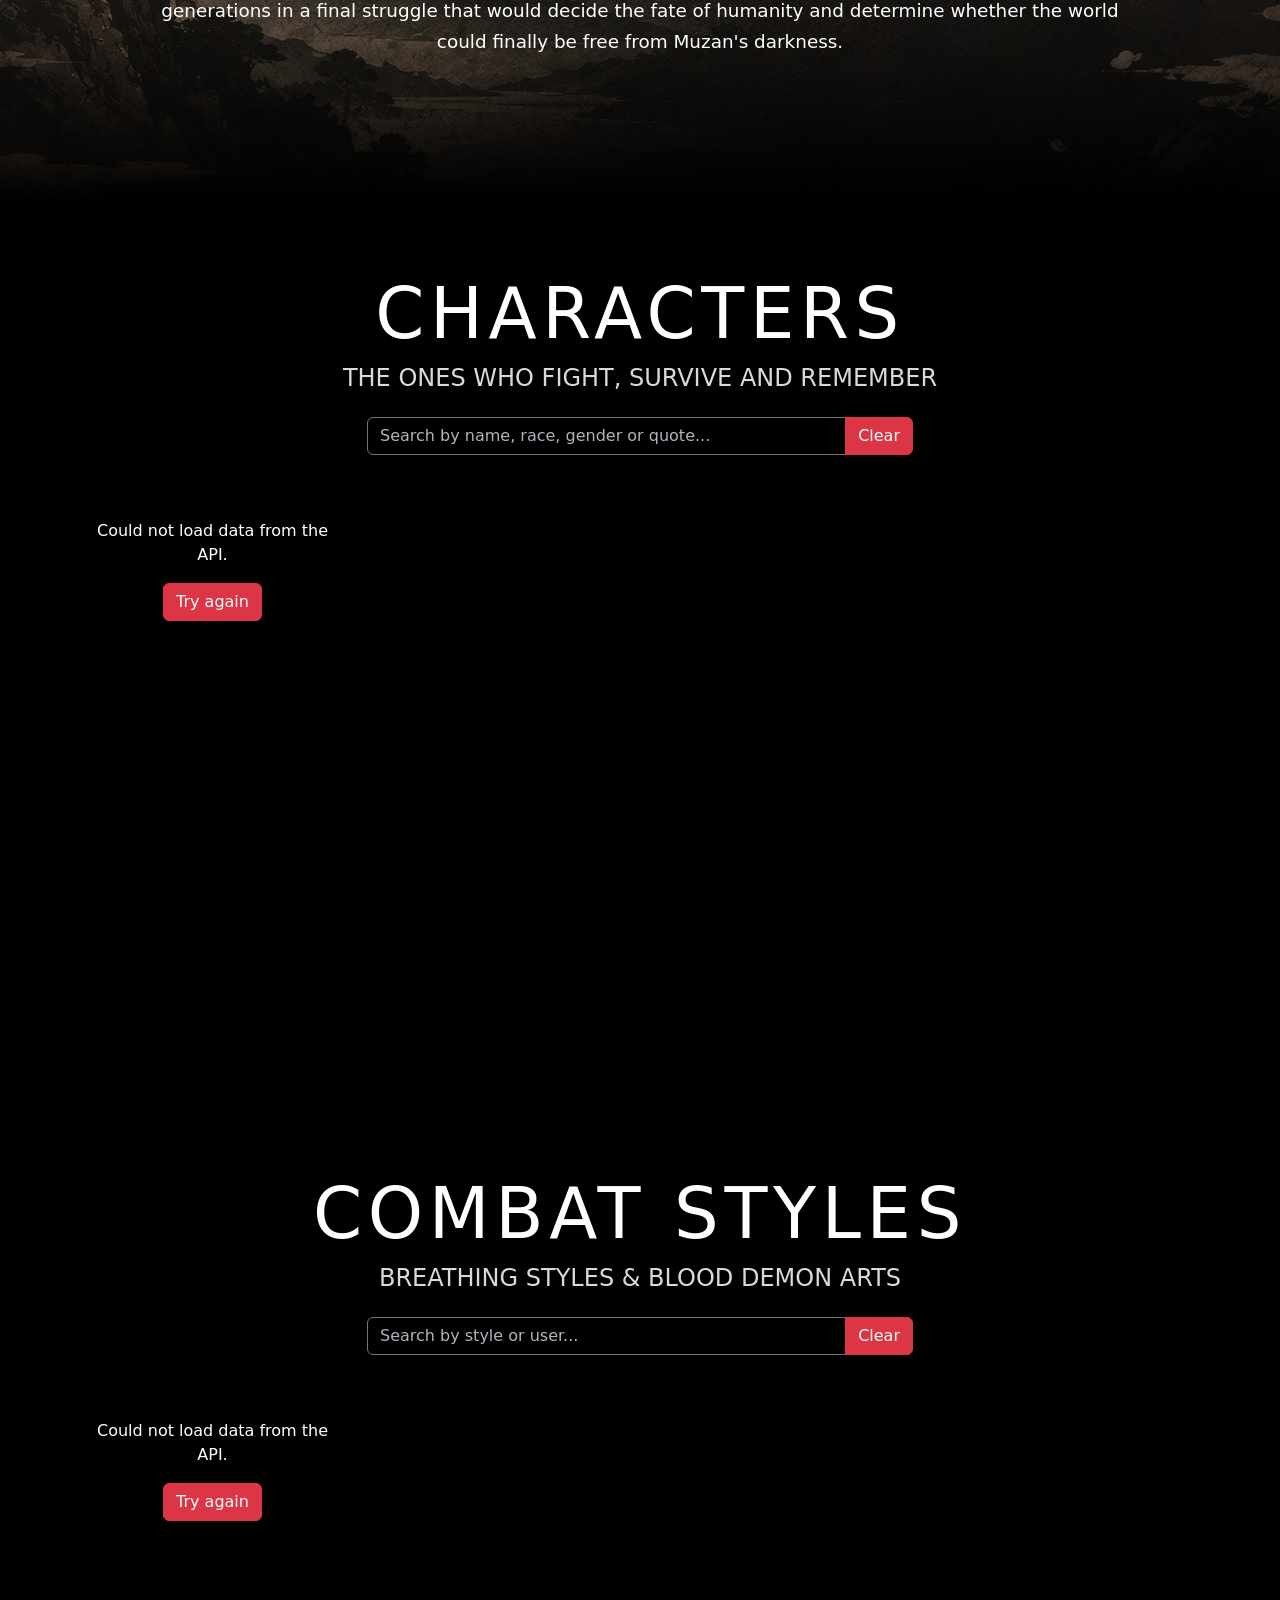
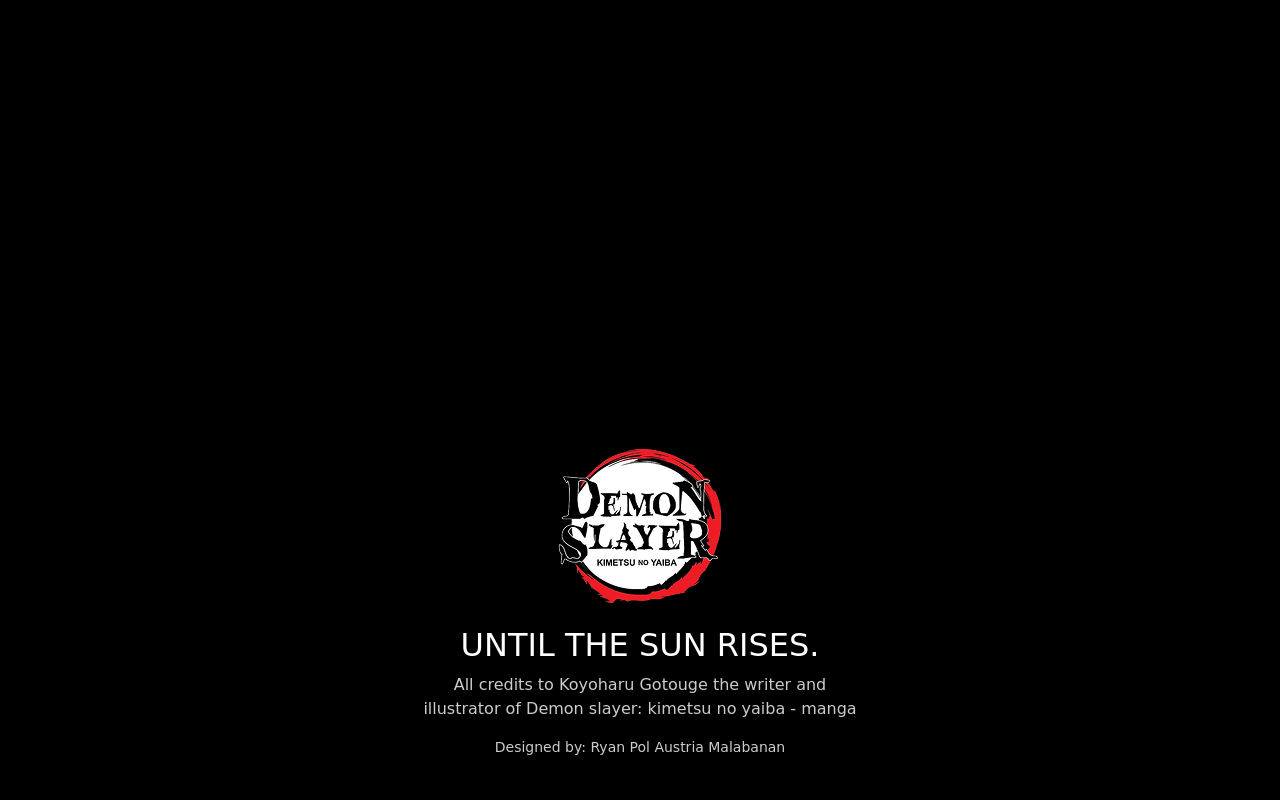
==== commit f1152b40: "add footer" ====
--- a/Api Website/index.html
+++ b/Api Website/index.html
@@ -152,6 +152,15 @@
   </div>
 </div>
 
+<div class="footer">
+  <div class="card rounded-0 text-white text-center justify-content-center" style="height: 400px; background-color: black;">
+    <div class="div footer-sticker w-100"><img src="img/Sticker 1.png" alt="Sticker"></div>
+    <div class="div"><h2>UNTIL THE SUN RISES.</h2></div>
+    <div class="div" style="opacity: 80%;"><p>All credits to Koyoharu Gotouge the writer and<br>illustrator of Demon slayer: kimetsu no yaiba - manga</p></div>
+    <div class="div" style="font-size: 14px; opacity: 80%;"><p>Designed by: Ryan Pol Austria Malabanan</p></div>
+  </div>
+
+</div>
   <script src="https://cdn.jsdelivr.net/npm/bootstrap@5.3.8/dist/js/bootstrap.bundle.min.js"
     integrity="sha384-FKyoEForCGlyvwx9Hj09JcYn3nv7wiPVlz7YYwJrWVcXK/BmnVDxM+D2scQbITxI"
     crossorigin="anonymous"></script>
--- a/Api Website/style.css
+++ b/Api Website/style.css
@@ -22,17 +22,14 @@
 }
 
 .bottom-container {
-  margin-top: auto; /* pushes row 2 to the bottom of the section */
+  margin-top: auto; 
 }
 
-/* Sections that host a fade overlay */
 .custom-section,
 .story-section {
   position: relative;
 }
 
-/* Fades are overlays: out of the document flow, pinned to the edge,
-   so they take no space and never push other content around */
 .fade-top,
 .fade-bottom {
   position: absolute;
@@ -60,17 +57,9 @@
   z-index: 1;
 }
 
-
 html {
   scroll-behavior: smooth;
 }
-
-
-/* ==========================================================
-   API sections (characters / combat styles)
-   No media queries: layout is handled by Bootstrap's grid
-   classes, clamp(), flex-wrap and aspect-ratio.
-   ========================================================== */
 
 .nav-link-custom {
   color: #fff;
@@ -88,7 +77,6 @@
   opacity: .85;
 }
 
-/* search */
 .api-input {
   background: rgba(0, 0, 0, .6);
   color: #fff;
@@ -102,7 +90,6 @@
 }
 .api-input::placeholder { color: #adb5bd; }
 
-/* cards */
 .api-card {
   background: rgba(10, 10, 10, .75);
   border: 1px solid rgba(255, 255, 255, .15);
@@ -142,7 +129,6 @@
 .clamp-2 { -webkit-line-clamp: 2; line-clamp: 2; }
 .clamp-3 { -webkit-line-clamp: 3; line-clamp: 3; }
 
-/* pagination (dark theme) */
 .pagination-dark .page-link {
   background: rgba(0, 0, 0, .65);
   color: #fff;
@@ -152,7 +138,6 @@
 .pagination-dark .page-item.active .page-link { background: #dc3545; border-color: #dc3545; }
 .pagination-dark .page-item.disabled .page-link { background: rgba(0, 0, 0, .4); color: #6c757d; }
 
-/* modal */
 .detail-modal {
   background: #0d0d0d;
   border: 1px solid #dc3545;
@@ -171,17 +156,12 @@
   opacity: .9;
 }
 
-
-/* ==========================================================
-   Landing + story responsiveness (no media queries)
-   ========================================================== */
 .nav-logo { width: clamp(56px, 10vw, 80px); height: auto; }
 .nav-links { font-size: clamp(1rem, 2.2vw, 1.25rem); }
 
 .hero-title { font-size: clamp(1.4rem, 4vw, 2.2rem); }
 .hero-text  { opacity: .8; font-size: clamp(.95rem, 2vw, 1.15rem); }
 
-/* story background: always covers the section, never stretched */
 .story-bg {
   background-repeat: no-repeat;
   background-position: center;
@@ -192,5 +172,8 @@
   font-size: clamp(.95rem, 1.8vw, 1.15rem);
   line-height: 1.7;
 }
-/* the hard-coded <br> line breaks only fit one screen width, let text wrap naturally */
 .story-content br { display: none; }
+
+.footer-sticker{
+  width: 10px;
+}
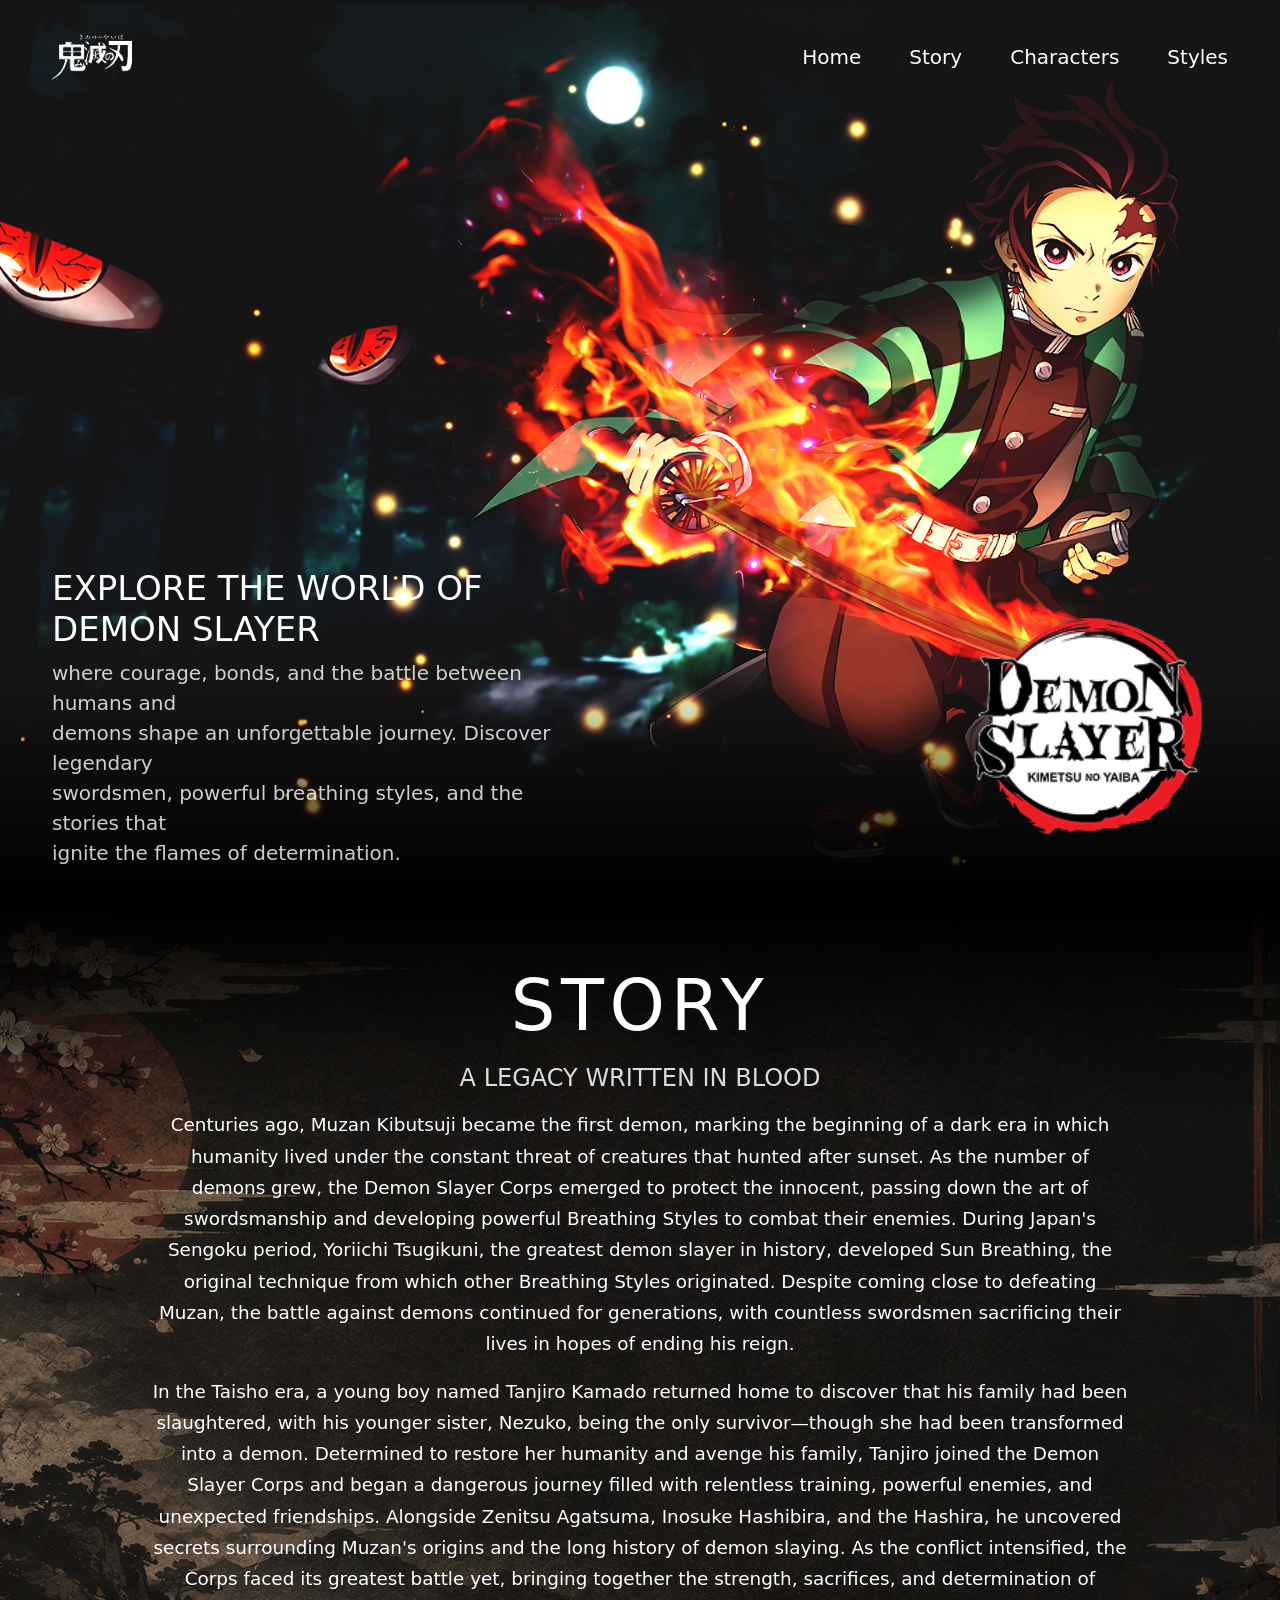
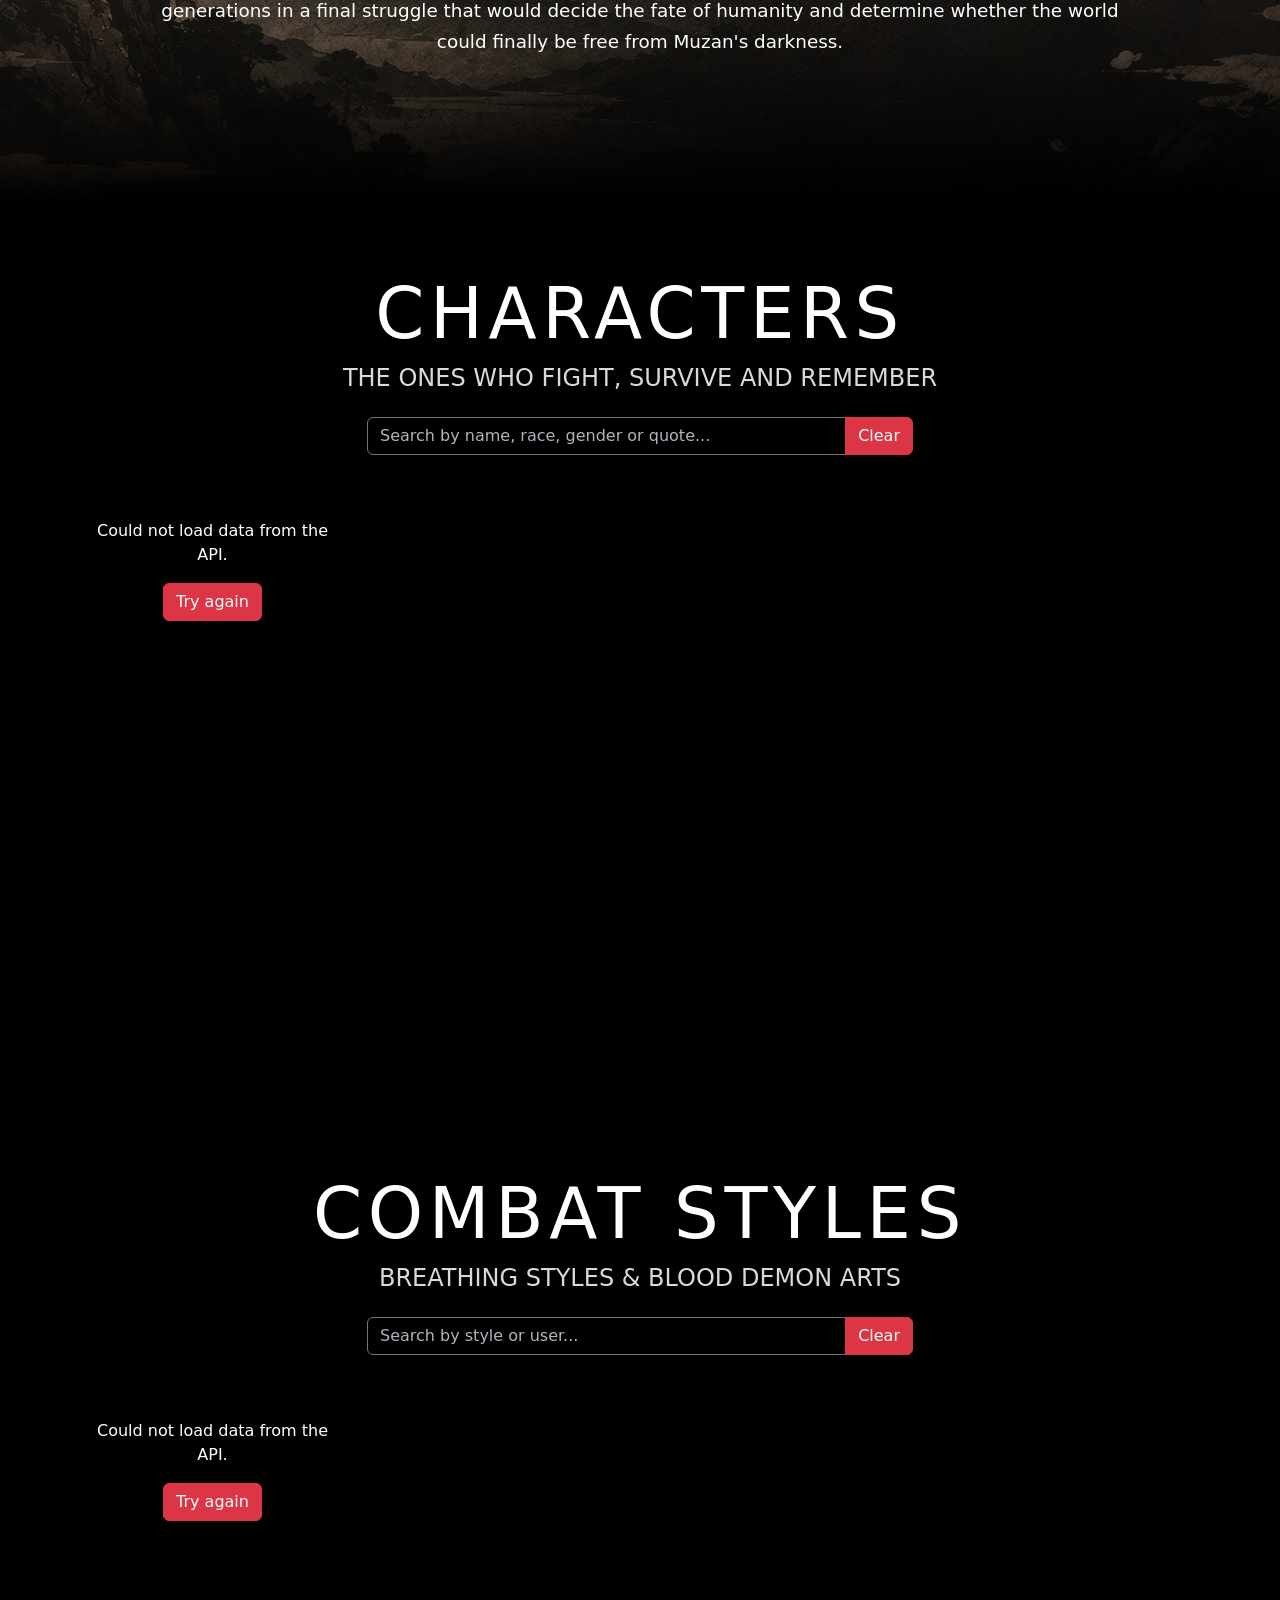
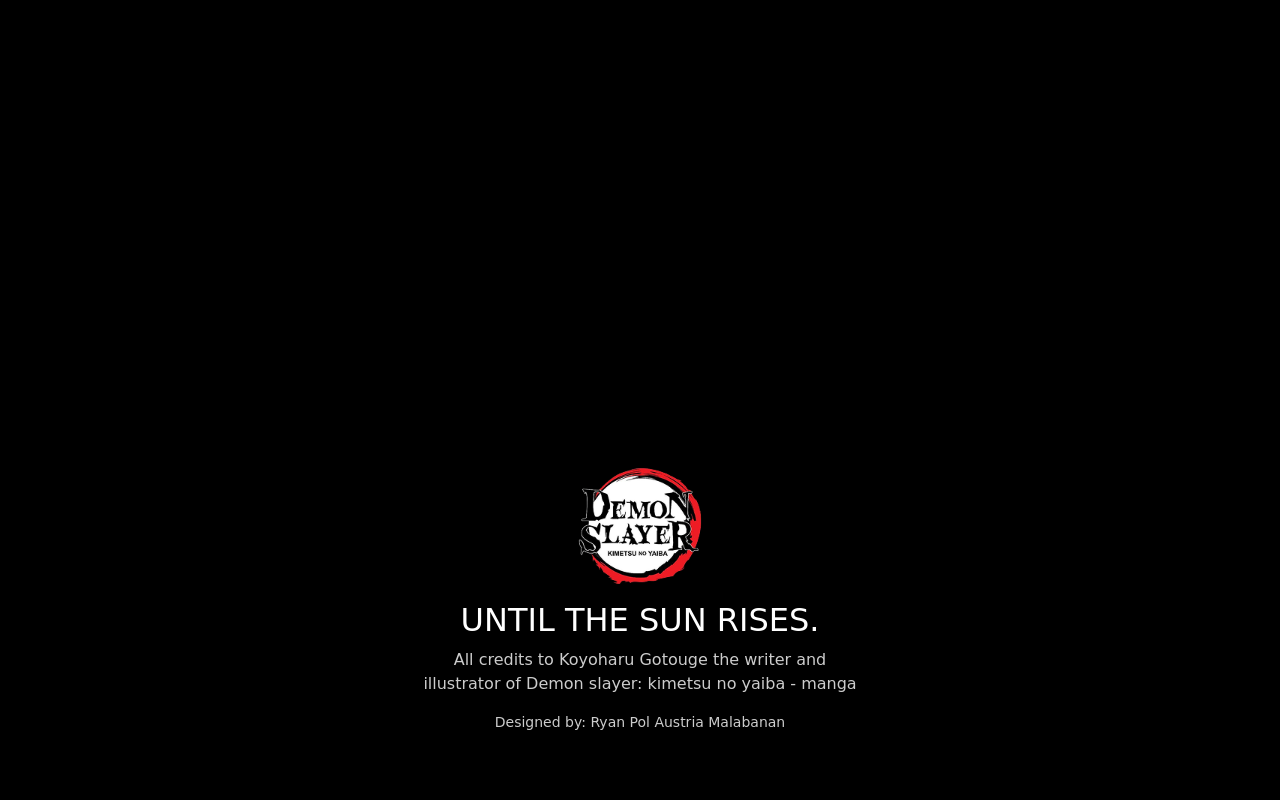
==== commit 896c0ae2: "fix landing page" ====
--- a/Api Website/index.html
+++ b/Api Website/index.html
@@ -5,6 +5,7 @@
   <meta charset="utf-8">
   <meta name="viewport" content="width=device-width, initial-scale=1">
   <title>Demon Slayer</title>
+  <link rel="icon" type="image/x-icon" href="img/Isologo.svg">
   <link href="https://cdn.jsdelivr.net/npm/bootstrap@5.3.8/dist/css/bootstrap.min.css" rel="stylesheet"
     integrity="sha384-sRIl4kxILFvY47J16cr9ZwB07vP4J8+LH7qKQnuqkuIAvNWLzeN8tE5YBujZqJLB" crossorigin="anonymous">
   <link rel="stylesheet" href="style.css">
@@ -39,7 +40,7 @@
               determination.</p>
           </div>
         </div>
-        <div class="sticker col-12 col-lg-6 text-center"><img src="img/Sticker 1.png" alt="sticker"></div>
+        <div class="sticker col-12 col-lg-6 text-center text-lg-end px-lg-5"><img src="img/Sticker 1.png" alt="sticker"></div>
       </div>
     </div>
     <div class="fade-bottom"></div>
--- a/Api Website/style.css
+++ b/Api Website/style.css
@@ -159,8 +159,8 @@
 .nav-logo { width: clamp(56px, 10vw, 80px); height: auto; }
 .nav-links { font-size: clamp(1rem, 2.2vw, 1.25rem); }
 
-.hero-title { font-size: clamp(1.4rem, 4vw, 2.2rem); }
-.hero-text  { opacity: .8; font-size: clamp(.95rem, 2vw, 1.15rem); }
+.hero-title { font-size:34px }
+.hero-text { opacity: .8; font-size: clamp(0.875rem, 0.6rem + 1vw, 1.25rem); }
 
 .story-bg {
   background-repeat: no-repeat;
@@ -174,6 +174,8 @@
 }
 .story-content br { display: none; }
 
-.footer-sticker{
-  width: 10px;
+.footer-sticker img {
+  width: 150px; 
+  max-width: 100%;
+  height: auto;
 }
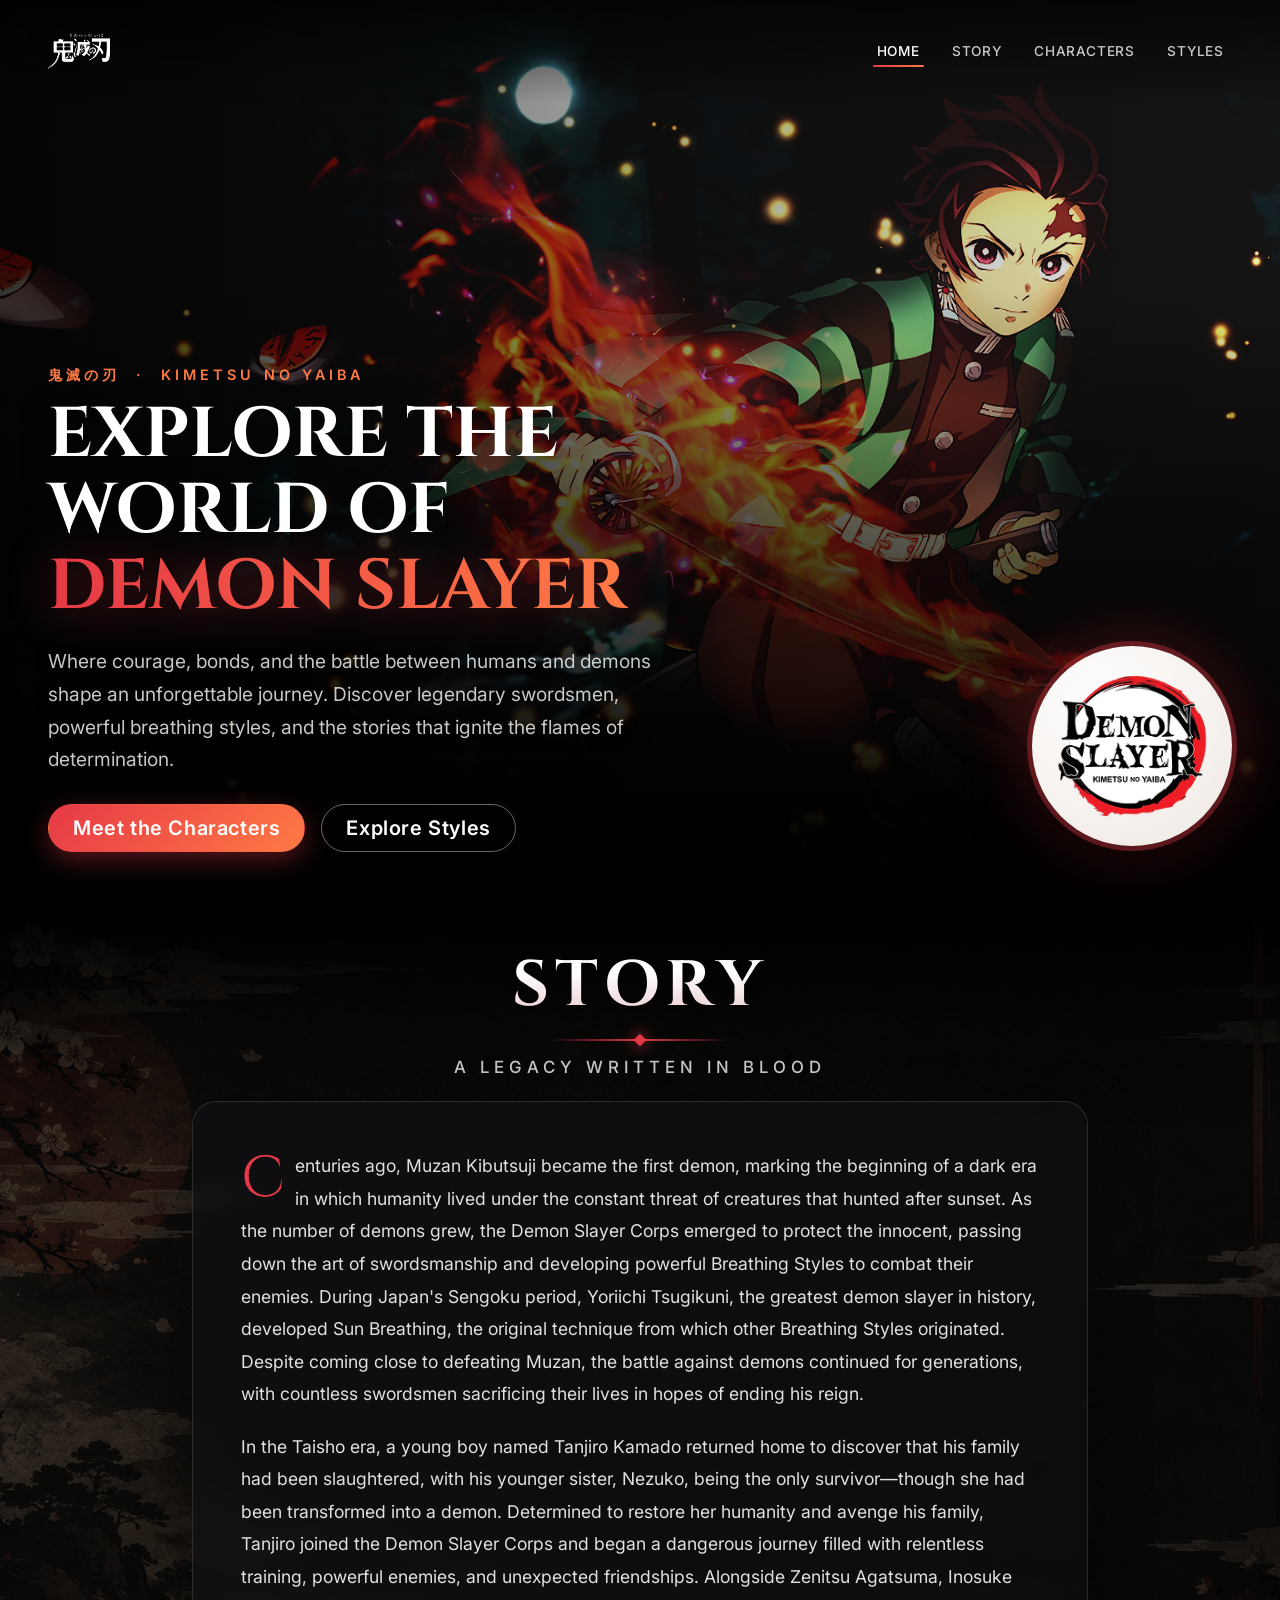
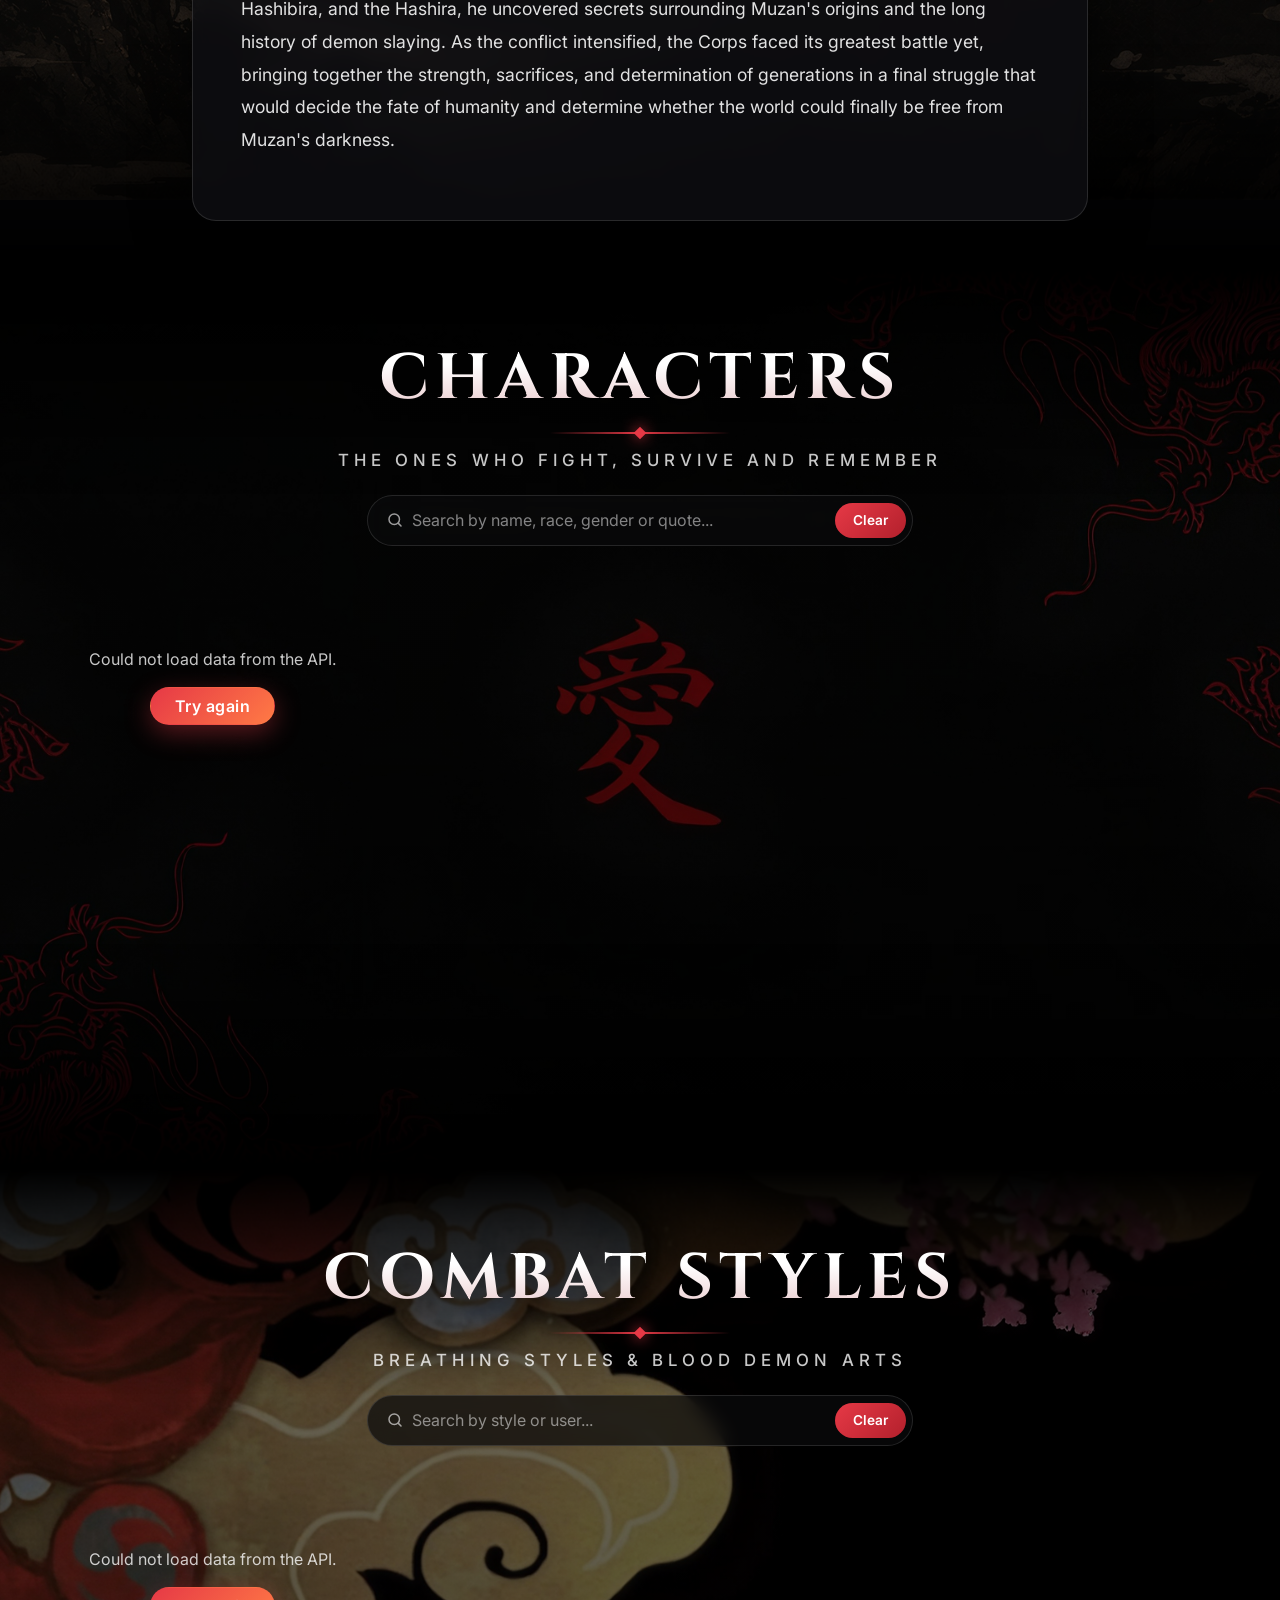
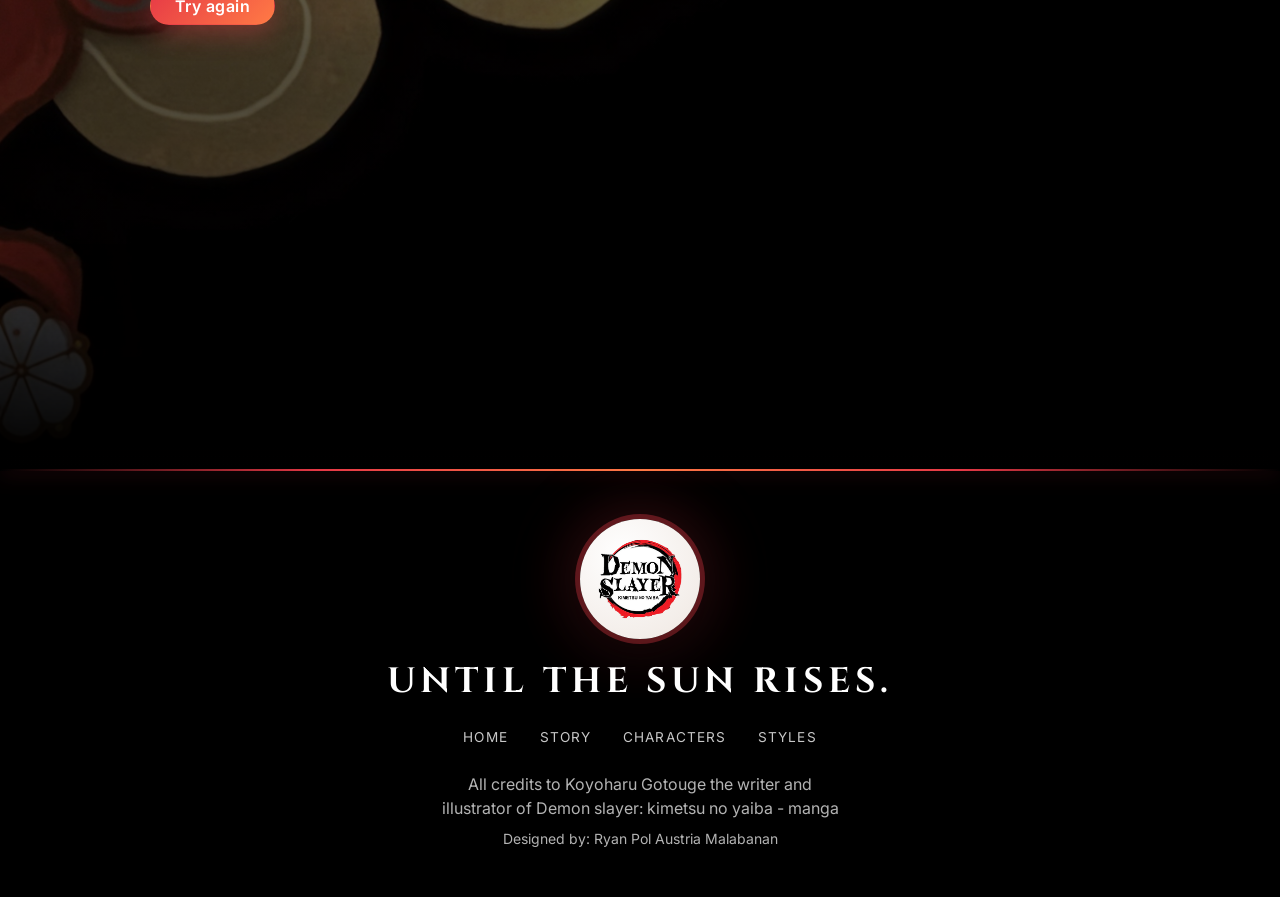
==== commit f09ff9f1: "improve ui/ux" ====
--- a/Api Website/index.html
+++ b/Api Website/index.html
@@ -4,168 +4,236 @@
 <head>
   <meta charset="utf-8">
   <meta name="viewport" content="width=device-width, initial-scale=1">
-  <title>Demon Slayer</title>
+  <meta name="description" content="Explore the world of Demon Slayer: characters, breathing styles and the story.">
+  <meta name="theme-color" content="#0a0a0a">
+  <title>Demon Slayer | Kimetsu no Yaiba</title>
   <link rel="icon" type="image/x-icon" href="img/Isologo.svg">
+
+  <script>
+    document.documentElement.classList.add("js");
+    if (window.matchMedia && window.matchMedia("(prefers-reduced-motion: reduce)").matches) {
+      document.documentElement.classList.add("no-motion");
+    }
+  </script>
+
+  <link rel="preconnect" href="https://fonts.googleapis.com">
+  <link rel="preconnect" href="https://fonts.gstatic.com" crossorigin>
+  <link href="https://fonts.googleapis.com/css2?family=Cinzel:wght@500;700&family=Inter:wght@400;500;600&display=swap" rel="stylesheet">
   <link href="https://cdn.jsdelivr.net/npm/bootstrap@5.3.8/dist/css/bootstrap.min.css" rel="stylesheet"
     integrity="sha384-sRIl4kxILFvY47J16cr9ZwB07vP4J8+LH7qKQnuqkuIAvNWLzeN8tE5YBujZqJLB" crossorigin="anonymous">
   <link rel="stylesheet" href="style.css">
 </head>
 
 <body>
-  <div id="home" class="container-fluid p-0 overflow-hidden custom-section min-vh-100 d-flex flex-column">
-    <div class="row">
-      <div class="col-12 d-flex flex-wrap p-3 gap-3 align-items-center justify-content-center justify-content-md-between">
-        <div class="left mx-3 mx-md-5">
-          <img class="nav-logo" src="img/japaneselogo.png" alt="logo">
-        </div>
-        <div class="right d-flex flex-wrap justify-content-center text-white gap-3 gap-md-5 nav-links mx-3 mx-md-5">
-          <a class="nav-link-custom" href="#home">Home</a>
-          <a class="nav-link-custom" href="#story">Story</a>
-          <a class="nav-link-custom" href="#characters">Characters</a>
-          <a class="nav-link-custom" href="#styles">Styles</a>
-        </div>
-      </div>
-    </div>
-
-    <div class="bottom-container">
-      <div class="row d-flex align-items-center p-3 g-4">
-        <div class="col-12 col-lg-6 div text-white desc text-center text-lg-start px-lg-5">
-          <div class="div">
-            <h2 class="hero-title">EXPLORE THE WORLD OF DEMON SLAYER</h2>
+
+  <!-- scroll progress -->
+  <div id="progress" class="scroll-progress" aria-hidden="true"></div>
+
+  <!-- NAVBAR -->
+  <nav id="mainNav" class="navbar navbar-expand-md fixed-top site-nav" data-bs-theme="dark">
+    <div class="container-fluid px-3 px-md-5">
+      <a class="navbar-brand" href="#home" aria-label="Home">
+        <img class="nav-logo" src="img/japaneselogo.png" alt="Demon Slayer logo">
+      </a>
+      <button class="navbar-toggler" type="button" data-bs-toggle="collapse" data-bs-target="#navMenu"
+        aria-controls="navMenu" aria-expanded="false" aria-label="Toggle navigation">
+        <span class="navbar-toggler-icon"></span>
+      </button>
+      <div class="collapse navbar-collapse" id="navMenu">
+        <ul class="navbar-nav ms-auto gap-md-3 pt-3 pt-md-0">
+          <li class="nav-item"><a class="nav-link" href="#home">Home</a></li>
+          <li class="nav-item"><a class="nav-link" href="#story">Story</a></li>
+          <li class="nav-item"><a class="nav-link" href="#characters">Characters</a></li>
+          <li class="nav-item"><a class="nav-link" href="#styles">Styles</a></li>
+        </ul>
+      </div>
+    </div>
+  </nav>
+
+  <!-- HERO -->
+  <header id="home" class="hero page-section min-vh-100 d-flex flex-column">
+    <div class="hero-shade" aria-hidden="true"></div>
+
+    <div class="container-fluid hero-body mt-auto px-3 px-md-5 pb-5 pt-5">
+      <div class="row align-items-end g-4">
+        <div class="col-12 col-lg-7 text-white text-center text-lg-start">
+          <p class="hero-eyebrow hero-anim" style="--d:.1s">鬼滅の刃 &nbsp;·&nbsp; Kimetsu no Yaiba</p>
+          <h1 class="hero-title hero-anim" style="--d:.25s">Explore the world of <span class="accent">Demon Slayer</span></h1>
+          <p class="hero-text hero-anim mx-auto mx-lg-0" style="--d:.4s">Where courage, bonds, and the battle between humans and demons shape an
+            unforgettable journey. Discover legendary swordsmen, powerful breathing styles, and the stories that
+            ignite the flames of determination.</p>
+          <div class="d-flex flex-wrap gap-3 justify-content-center justify-content-lg-start hero-anim" style="--d:.55s">
+            <a class="btn btn-ember btn-lg rounded-pill px-4" href="#characters">Meet the Characters</a>
+            <a class="btn btn-ghost btn-lg rounded-pill px-4" href="#styles">Explore Styles</a>
           </div>
-          <div class="p hero-text">
-            <p>where courage, bonds, and the battle between humans and<br>demons shape an unforgettable journey.
-              Discover
-              legendary<br>swordsmen, powerful breathing styles, and the stories that<br> ignite the flames of
-              determination.</p>
+        </div>
+        <div class="col-lg-5 d-none d-lg-block text-end hero-anim" style="--d:.6s">
+          <div class="seal seal-float"><img src="img/Sticker 1.png" alt="Demon Slayer: Kimetsu no Yaiba"></div>
+        </div>
+      </div>
+    </div>
+    <div class="fade-bottom"></div>
+  </header>
+
+  <main>
+    <!-- STORY -->
+    <section id="story" class="page-section min-vh-100 d-flex align-items-center">
+      <div class="bg-layer" style="--img: url('img/story bg.jpg');"></div>
+      <div class="fade-top"></div>
+
+      <div class="container section-body py-5">
+        <div class="text-center mb-4 reveal">
+          <h2 class="section-title">STORY</h2>
+          <div class="title-rule"></div>
+          <h3 class="section-sub">A LEGACY WRITTEN IN BLOOD</h3>
+        </div>
+
+        <div class="glass story-panel mx-auto reveal" style="--i:1">
+          <p>Centuries ago, Muzan Kibutsuji became the first demon, marking the beginning of a dark era in which
+            humanity lived under the constant threat of creatures that hunted after sunset. As the number of demons
+            grew, the Demon Slayer Corps emerged to protect the innocent, passing down the art of swordsmanship and
+            developing powerful Breathing Styles to combat their enemies. During Japan's Sengoku period, Yoriichi
+            Tsugikuni, the greatest demon slayer in history, developed Sun Breathing, the original technique from
+            which other Breathing Styles originated. Despite coming close to defeating Muzan, the battle against
+            demons continued for generations, with countless swordsmen sacrificing their lives in hopes of ending his
+            reign.</p>
+          <p>In the Taisho era, a young boy named Tanjiro Kamado returned home to discover that his family had been
+            slaughtered, with his younger sister, Nezuko, being the only survivor—though she had been transformed
+            into a demon. Determined to restore her humanity and avenge his family, Tanjiro joined the Demon Slayer
+            Corps and began a dangerous journey filled with relentless training, powerful enemies, and unexpected
+            friendships. Alongside Zenitsu Agatsuma, Inosuke Hashibira, and the Hashira, he uncovered secrets
+            surrounding Muzan's origins and the long history of demon slaying. As the conflict intensified, the Corps
+            faced its greatest battle yet, bringing together the strength, sacrifices, and determination of
+            generations in a final struggle that would decide the fate of humanity and determine whether the world
+            could finally be free from Muzan's darkness.</p>
+        </div>
+      </div>
+      <div class="fade-bottom"></div>
+    </section>
+
+    <!-- CHARACTERS -->
+    <section id="characters" class="page-section min-vh-100">
+      <div class="bg-layer" style="--img: url('img/bda bg.jpg');"></div>
+      <div class="fade-top"></div>
+
+      <div class="container section-body py-5">
+        <div class="text-center mb-4 pt-4 reveal">
+          <h2 class="section-title">CHARACTERS</h2>
+          <div class="title-rule"></div>
+          <h3 class="section-sub">THE ONES WHO FIGHT, SURVIVE AND REMEMBER</h3>
+        </div>
+
+        <!-- search -->
+        <div class="row justify-content-center mb-3 reveal" style="--i:1">
+          <div class="col-12 col-md-9 col-lg-6">
+            <div class="search-pill d-flex align-items-center">
+              <svg class="search-icon" width="18" height="18" viewBox="0 0 24 24" fill="none" stroke="currentColor"
+                stroke-width="2" stroke-linecap="round" stroke-linejoin="round" aria-hidden="true">
+                <circle cx="11" cy="11" r="7"></circle><path d="m20 20-3.5-3.5"></path>
+              </svg>
+              <input type="search" id="characters-search" class="api-input flex-grow-1"
+                placeholder="Search by name, race, gender or quote..." aria-label="Search characters" autocomplete="off">
+              <button class="btn-clear" type="button" id="characters-clear">Clear</button>
+            </div>
           </div>
         </div>
-        <div class="sticker col-12 col-lg-6 text-center text-lg-end px-lg-5"><img src="img/Sticker 1.png" alt="sticker"></div>
-      </div>
-    </div>
-    <div class="fade-bottom"></div>
+        <p class="text-center small count-text" id="characters-count" aria-live="polite"></p>
+
+        <!-- listing -->
+        <div id="characters-list" class="row row-cols-1 row-cols-sm-2 row-cols-lg-3 row-cols-xl-4 g-4"></div>
+
+        <!-- pagination -->
+        <nav class="mt-5" aria-label="characters pages">
+          <ul id="characters-pagination" class="pagination pagination-dark justify-content-center flex-wrap mb-0"></ul>
+        </nav>
+      </div>
+
+      <div class="fade-bottom"></div>
+    </section>
+
+    <!-- COMBAT STYLES -->
+    <section id="styles" class="page-section min-vh-100">
+      <div class="bg-layer" style="--img: url('img/bg img.jpg');"></div>
+      <div class="fade-top"></div>
+
+      <div class="container section-body py-5">
+        <div class="text-center mb-4 pt-4 reveal">
+          <h2 class="section-title">COMBAT STYLES</h2>
+          <div class="title-rule"></div>
+          <h3 class="section-sub">BREATHING STYLES &amp; BLOOD DEMON ARTS</h3>
+        </div>
+
+        <!-- search -->
+        <div class="row justify-content-center mb-3 reveal" style="--i:1">
+          <div class="col-12 col-md-9 col-lg-6">
+            <div class="search-pill d-flex align-items-center">
+              <svg class="search-icon" width="18" height="18" viewBox="0 0 24 24" fill="none" stroke="currentColor"
+                stroke-width="2" stroke-linecap="round" stroke-linejoin="round" aria-hidden="true">
+                <circle cx="11" cy="11" r="7"></circle><path d="m20 20-3.5-3.5"></path>
+              </svg>
+              <input type="search" id="styles-search" class="api-input flex-grow-1"
+                placeholder="Search by style or user..." aria-label="Search styles" autocomplete="off">
+              <button class="btn-clear" type="button" id="styles-clear">Clear</button>
+            </div>
+          </div>
+        </div>
+        <p class="text-center small count-text" id="styles-count" aria-live="polite"></p>
+
+        <!-- listing -->
+        <div id="styles-list" class="row row-cols-1 row-cols-sm-2 row-cols-lg-3 row-cols-xl-4 g-4"></div>
+
+        <!-- pagination -->
+        <nav class="mt-5" aria-label="styles pages">
+          <ul id="styles-pagination" class="pagination pagination-dark justify-content-center flex-wrap mb-0"></ul>
+        </nav>
+      </div>
+
+      <div class="fade-bottom"></div>
+    </section>
+  </main>
+
+  <!-- Detail modal (shared by both sections) -->
+  <div class="modal fade" id="detailModal" tabindex="-1" aria-labelledby="detailModalTitle" aria-hidden="true">
+    <div class="modal-dialog modal-lg modal-dialog-centered modal-dialog-scrollable">
+      <div class="modal-content detail-modal text-white">
+        <div class="modal-header">
+          <h5 class="modal-title" id="detailModalTitle"></h5>
+          <button type="button" class="btn-close btn-close-white" data-bs-dismiss="modal" aria-label="Close"></button>
+        </div>
+        <div class="modal-body" id="detailModalBody"></div>
+      </div>
+    </div>
   </div>
 
-<!--CONTENTS-->
-  <!--story-->
-  <div id="story" class="container-fluid p-0 overflow-hidden min-vh-100 story-section story-bg" style="background-image: url('img/story bg.jpg');">
-    <div class="fade-top"></div>
-    <div class="container py-5 text-white text-center story-content">
-      <h1 class="mt-3 section-title">STORY</h1>
-      <h3 class="mt-3 section-sub">A LEGACY WRITTEN IN BLOOD</h3>
-      <p class="my-3">Centuries ago, Muzan Kibutsuji became the first demon, marking the beginning of a dark era in
-        which<br> humanity lived under the constant threat of creatures that hunted after sunset. As the number of
-        demons<br> grew, the Demon Slayer Corps emerged to protect the innocent, passing down the art of
-        swordsmanship<br> and developing powerful Breathing Styles to combat their enemies. During Japan's Sengoku
-        period,<br> Yoriichi Tsugikuni, the greatest demon slayer in history, developed Sun Breathing, the original
-        technique<br> from which other Breathing Styles originated. Despite coming close to defeating Muzan, the battle
-        against<br> demons continued for generations, with countless swordsmen sacrificing their lives in hopes of
-        ending his<br> reign.</p>
-      <p>In the Taisho era, a young boy named Tanjiro Kamado returned home to discover that his family had been<br>
-        slaughtered, with his younger sister, Nezuko, being the only survivor—though she had been transformed<br> into a
-        demon. Determined to restore her humanity and avenge his family, Tanjiro joined the Demon Slayer Corps<br> and
-        began a dangerous journey filled with relentless training, powerful enemies, and unexpected<br> friendships.
-        Alongside Zenitsu Agatsuma, Inosuke Hashibira, and the Hashira, he uncovered secrets<br> surrounding Muzan's
-        origins and the long history of demon slaying. As the conflict intensified, the Corps<br> faced its greatest
-        battle yet, bringing together the strength, sacrifices, and determination of generations<br> in a final struggle
-        that would decide the fate of humanity and determine whether the world could finally be<br> free from Muzan's
-        darkness.</p>
-    </div>
-    <div class="fade-bottom"></div>
-  </div>
-
-<!--API characters-->
-<div id="characters" class="container-fluid p-0 overflow-hidden min-vh-100 story-section api-section" style="background-image: url('img/bda bg.jpg'); background-size: cover; background-attachment: fixed;">
-  <div class="fade-top"></div>
-
-  <div class="container py-5 text-white">
-    <div class="text-center mb-4 pt-4">
-      <h1 class="section-title">CHARACTERS</h1>
-      <h3 class="section-sub">THE ONES WHO FIGHT, SURVIVE AND REMEMBER</h3>
-    </div>
-
-    <!-- search -->
-    <div class="row justify-content-center mb-3">
-      <div class="col-12 col-md-8 col-lg-6">
-        <div class="input-group">
-          <input type="search" id="characters-search" class="form-control api-input" placeholder="Search by name, race, gender or quote..." aria-label="Search characters">
-          <button class="btn btn-danger" type="button" id="characters-clear">Clear</button>
-        </div>
-      </div>
-    </div>
-    <p class="text-center small opacity-75" id="characters-count" aria-live="polite"></p>
-
-    <!-- listing -->
-    <div id="characters-list" class="row row-cols-1 row-cols-sm-2 row-cols-lg-3 row-cols-xl-4 g-4"></div>
-
-    <!-- pagination -->
-    <nav class="mt-5" aria-label="characters pages">
-      <ul id="characters-pagination" class="pagination pagination-dark justify-content-center flex-wrap mb-0"></ul>
-    </nav>
-  </div>
-
-  <div class="fade-bottom"></div>
-</div>
-
-<!--api styles-->
-<div id="styles" class="container-fluid p-0 overflow-hidden min-vh-100 story-section api-section" style="background-image: url('img/bg img.jpg'); background-size: cover; background-attachment: fixed;">
-  <div class="fade-top"></div>
-
-  <div class="container py-5 text-white">
-    <div class="text-center mb-4 pt-4">
-      <h1 class="section-title">COMBAT STYLES</h1>
-      <h3 class="section-sub">BREATHING STYLES &amp; BLOOD DEMON ARTS</h3>
-    </div>
-
-    <!-- search -->
-    <div class="row justify-content-center mb-3">
-      <div class="col-12 col-md-8 col-lg-6">
-        <div class="input-group">
-          <input type="search" id="styles-search" class="form-control api-input" placeholder="Search by style or user..." aria-label="Search styles">
-          <button class="btn btn-danger" type="button" id="styles-clear">Clear</button>
-        </div>
-      </div>
-    </div>
-    <p class="text-center small opacity-75" id="styles-count" aria-live="polite"></p>
-
-    <!-- listing -->
-    <div id="styles-list" class="row row-cols-1 row-cols-sm-2 row-cols-lg-3 row-cols-xl-4 g-4"></div>
-
-    <!-- pagination -->
-    <nav class="mt-5" aria-label="styles pages">
-      <ul id="styles-pagination" class="pagination pagination-dark justify-content-center flex-wrap mb-0"></ul>
-    </nav>
-  </div>
-
-  <div class="fade-bottom"></div>
-</div>
-
-<!-- Detail modal (shared by both sections) -->
-<div class="modal fade" id="detailModal" tabindex="-1" aria-labelledby="detailModalTitle" aria-hidden="true">
-  <div class="modal-dialog modal-lg modal-dialog-centered modal-dialog-scrollable">
-    <div class="modal-content detail-modal text-white">
-      <div class="modal-header border-secondary">
-        <h5 class="modal-title" id="detailModalTitle"></h5>
-        <button type="button" class="btn-close btn-close-white" data-bs-dismiss="modal" aria-label="Close"></button>
-      </div>
-      <div class="modal-body" id="detailModalBody"></div>
-    </div>
-  </div>
-</div>
-
-<div class="footer">
-  <div class="card rounded-0 text-white text-center justify-content-center" style="height: 400px; background-color: black;">
-    <div class="div footer-sticker w-100"><img src="img/Sticker 1.png" alt="Sticker"></div>
-    <div class="div"><h2>UNTIL THE SUN RISES.</h2></div>
-    <div class="div" style="opacity: 80%;"><p>All credits to Koyoharu Gotouge the writer and<br>illustrator of Demon slayer: kimetsu no yaiba - manga</p></div>
-    <div class="div" style="font-size: 14px; opacity: 80%;"><p>Designed by: Ryan Pol Austria Malabanan</p></div>
-  </div>
-
-</div>
+  <!-- FOOTER -->
+  <footer class="site-footer text-white text-center">
+    <div class="footer-line" aria-hidden="true"></div>
+    <div class="container py-5">
+      <div class="seal seal-small mx-auto mb-3"><img src="img/Sticker 1.png" alt="Sticker"></div>
+      <h2 class="footer-title">UNTIL THE SUN RISES.</h2>
+
+      <ul class="nav justify-content-center my-3 footer-links">
+        <li class="nav-item"><a class="nav-link" href="#home">Home</a></li>
+        <li class="nav-item"><a class="nav-link" href="#story">Story</a></li>
+        <li class="nav-item"><a class="nav-link" href="#characters">Characters</a></li>
+        <li class="nav-item"><a class="nav-link" href="#styles">Styles</a></li>
+      </ul>
+
+      <p class="footer-credit mb-2">All credits to Koyoharu Gotouge the writer and<br>illustrator of Demon slayer: kimetsu no yaiba - manga</p>
+      <p class="footer-credit small mb-0">Designed by: Ryan Pol Austria Malabanan</p>
+    </div>
+  </footer>
+
+  <!-- back to top -->
+  <button id="toTop" class="to-top" type="button" aria-label="Back to top">
+    <svg width="20" height="20" viewBox="0 0 24 24" fill="none" stroke="currentColor" stroke-width="2.5"
+      stroke-linecap="round" stroke-linejoin="round" aria-hidden="true"><path d="m5 15 7-7 7 7"></path></svg>
+  </button>
+
   <script src="https://cdn.jsdelivr.net/npm/bootstrap@5.3.8/dist/js/bootstrap.bundle.min.js"
     integrity="sha384-FKyoEForCGlyvwx9Hj09JcYn3nv7wiPVlz7YYwJrWVcXK/BmnVDxM+D2scQbITxI"
     crossorigin="anonymous"></script>
   <script src="script.js"></script>
 </body>
 
-</html>+</html>
--- a/Api Website/style.css
+++ b/Api Website/style.css
@@ -1,113 +1,397 @@
+:root {
+  --red: #e63946;
+  --red-deep: #b3202c;
+  --ember: #ff7a45;
+  --ink: #09090b;
+  --panel: rgba(16, 16, 20, .72);
+  --line: rgba(255, 255, 255, .12);
+  --muted: rgba(255, 255, 255, .78);
+  --font-display: 'Cinzel', 'Noto Serif JP', Georgia, serif;
+  --font-body: 'Inter', system-ui, -apple-system, 'Segoe UI', Roboto, sans-serif;
+  --ease: cubic-bezier(.2, .8, .2, 1);
+}
+
 * {
-    margin: 0;
-    padding: 0;
-    box-sizing: border-box;
-}
-
-body{
-  background-color: black;
-}
-
-.custom-section {
-  background-image: url('img/background.jpg');
+  margin: 0;
+  padding: 0;
+  box-sizing: border-box;
+}
+
+html {
+  scroll-behavior: smooth;
+  scrollbar-width: thin;
+  scrollbar-color: var(--red) var(--ink);
+}
+
+body {
+  background-color: var(--ink);
+  color: #fff;
+  font-family: var(--font-body);
+  -webkit-font-smoothing: antialiased;
+  outline: none;
+}
+
+::selection { background: var(--red); color: #fff; }
+
+::-webkit-scrollbar { width: 10px; }
+::-webkit-scrollbar-track { background: var(--ink); }
+::-webkit-scrollbar-thumb { background: linear-gradient(var(--red), var(--red-deep)); border-radius: 10px; }
+
+h1, h2, h3, h4, h5, h6 { font-family: var(--font-display); color: inherit; }
+
+.page-section {
+  position: relative;
+  overflow: clip;
+}
+
+.bg-layer {
+  position: absolute;
+  inset: 0;
+  z-index: 0;
+  pointer-events: none;
+}
+.bg-layer::before {
+  content: "";
+  display: block;
+  position: sticky;
+  top: 0;
+  height: 100vh;
+  background-image:
+    linear-gradient(rgba(0, 0, 0, .5), rgba(0, 0, 0, .72)),
+    var(--img);
+  background-size: cover;
+  background-position: center;
   background-repeat: no-repeat;
-  background-position: center top;
-  background-size: cover;
-}
-
-.sticker img {
-  width: clamp(140px, 30vw, 280px);
-  max-width: 100%;
-  height: auto;
-}
-
-.bottom-container {
-  margin-top: auto; 
-}
-
-.custom-section,
-.story-section {
-  position: relative;
-}
-
+}
+
+.section-body { position: relative; z-index: 2; }
 .fade-top,
 .fade-bottom {
   position: absolute;
   left: 0;
   width: 100%;
-  height: clamp(120px, 25vh, 400px);
-  pointer-events: none; /* clicks pass through */
+  height: clamp(120px, 25vh, 360px);
+  pointer-events: none;
+  z-index: 1;
+}
+.fade-top { top: 0; background: linear-gradient(to bottom, #000, rgba(0, 0, 0, 0)); }
+.fade-bottom { bottom: 0; background: linear-gradient(to top, #000, rgba(0, 0, 0, 0)); }
+
+/* ---------- Scroll progress ---------- */
+.scroll-progress {
+  position: fixed;
+  top: 0;
+  left: 0;
+  width: 100%;
+  height: 3px;
+  z-index: 1100;
+  transform-origin: left;
+  transform: scaleX(0);
+  background: linear-gradient(90deg, var(--red), var(--ember));
+  box-shadow: 0 0 12px rgba(230, 57, 70, .7);
+}
+
+/* ---------- Navbar ---------- */
+.site-nav {
+  padding-block: .9rem;
+  background: linear-gradient(rgba(0, 0, 0, .7), rgba(0, 0, 0, 0));
+  transition: background .35s, padding .35s, box-shadow .35s;
+}
+.site-nav.scrolled,
+.site-nav.menu-open {
+  background: rgba(8, 8, 10, .78);
+  -webkit-backdrop-filter: blur(14px);
+  backdrop-filter: blur(14px);
+  padding-block: .4rem;
+  box-shadow: 0 1px 0 rgba(255, 255, 255, .08);
+}
+.nav-logo { width: clamp(46px, 7vw, 62px); height: auto; transition: transform .3s var(--ease); }
+.navbar-brand:hover .nav-logo { transform: scale(1.08) rotate(-3deg); }
+
+.site-nav .nav-link {
+  position: relative;
+  color: var(--muted);
+  font-weight: 500;
+  letter-spacing: .06em;
+  text-transform: uppercase;
+  font-size: .85rem;
+  padding-inline: .25rem;
+  transition: color .25s;
+}
+.site-nav .nav-link::after {
+  content: "";
+  position: absolute;
+  left: .25rem;
+  right: .25rem;
+  bottom: .15rem;
+  height: 2px;
+  border-radius: 2px;
+  background: linear-gradient(90deg, var(--red), var(--ember));
+  transform: scaleX(0);
+  transform-origin: left;
+  transition: transform .3s var(--ease);
+}
+.site-nav .nav-link:hover,
+.site-nav .nav-link.active { color: #fff; }
+.site-nav .nav-link:hover::after,
+.site-nav .nav-link.active::after { transform: scaleX(1); }
+.navbar-toggler { border-color: var(--line); }
+.navbar-toggler:focus { box-shadow: 0 0 0 .2rem rgba(230, 57, 70, .35); }
+
+/* ---------- Buttons ---------- */
+.btn-ember,
+.btn-ghost {
+  --bs-btn-bg: transparent;
+  --bs-btn-border-color: transparent;
+  --bs-btn-color: #fff;
+  --bs-btn-hover-bg: transparent;
+  --bs-btn-hover-border-color: transparent;
+  --bs-btn-hover-color: #fff;
+  --bs-btn-active-bg: transparent;
+  --bs-btn-active-border-color: transparent;
+  --bs-btn-active-color: #fff;
+  font-weight: 600;
+  letter-spacing: .03em;
+  transition: transform .25s var(--ease), box-shadow .25s, background .25s, border-color .25s;
+}
+.btn-ember {
+  background-image: linear-gradient(135deg, var(--red), var(--ember));
+  box-shadow: 0 8px 26px rgba(230, 57, 70, .38);
+}
+.btn-ember:hover { transform: translateY(-2px); box-shadow: 0 12px 34px rgba(230, 57, 70, .55); }
+.btn-ghost {
+  border: 1px solid rgba(255, 255, 255, .4);
+  -webkit-backdrop-filter: blur(6px);
+  backdrop-filter: blur(6px);
+}
+.btn-ghost:hover { background: rgba(255, 255, 255, .12); border-color: #fff; transform: translateY(-2px); }
+
+/* ---------- Hero ---------- */
+.hero {
+  background-image: url('img/background.jpg');
+  background-repeat: no-repeat;
+  background-position: 72% center;
+  background-size: cover;
+}
+.hero-shade {
+  position: absolute;
+  inset: 0;
   z-index: 0;
-}
-
-.fade-top {
-  top: 0;
-  background: linear-gradient(to top, rgba(0, 0, 0, 0), #000);
-}
-
-.fade-bottom {
-  bottom: 0;
-  background: linear-gradient(to bottom, rgba(0, 0, 0, 0), #000);
-}
-
-/* Keep real content above the fades */
-.custom-section > :not(.fade-top):not(.fade-bottom),
-.story-section > :not(.fade-top):not(.fade-bottom) {
+  background:
+    linear-gradient(90deg, rgba(0, 0, 0, .8) 0%, rgba(0, 0, 0, .4) 45%, rgba(0, 0, 0, .05) 100%),
+    linear-gradient(to top, rgba(0, 0, 0, .92) 0%, rgba(0, 0, 0, .6) 38%, rgba(0, 0, 0, 0) 68%);
+}
+.hero-body { position: relative; z-index: 2; }
+
+.hero-eyebrow {
+  color: var(--ember);
+  font-weight: 600;
+  letter-spacing: .28em;
+  text-transform: uppercase;
+  font-size: clamp(.7rem, .6rem + .4vw, .9rem);
+  margin-bottom: .75rem;
+}
+.hero-title {
+  font-weight: 700;
+  font-size: clamp(2.1rem, 1.2rem + 4vw, 4.6rem);
+  line-height: 1.08;
+  text-transform: uppercase;
+  text-shadow: 0 4px 30px rgba(0, 0, 0, .6);
+  margin-bottom: 1.25rem;
+}
+.hero-title .accent {
+  display: inline-block;
+  background: linear-gradient(90deg, var(--red), var(--ember));
+  -webkit-background-clip: text;
+  background-clip: text;
+  color: transparent;
+  text-shadow: none;
+  filter: drop-shadow(0 4px 24px rgba(230, 57, 70, .45));
+}
+.hero-text {
+  max-width: 38rem;
+  color: var(--muted);
+  font-size: clamp(.95rem, .8rem + .6vw, 1.2rem);
+  line-height: 1.7;
+  margin-bottom: 1.75rem;
+  text-shadow: 0 2px 14px rgba(0, 0, 0, .8);
+}
+
+/* entrance animation (only when JS flagged the page) */
+.js .hero-anim {
+  opacity: 0;
+  animation: rise .9s var(--ease) forwards;
+  animation-delay: var(--d, 0s);
+}
+@keyframes rise {
+  from { opacity: 0; transform: translateY(28px); }
+  to { opacity: 1; transform: none; }
+}
+
+/* ---------- Seal (logo sticker) ---------- */
+.seal {
+  display: inline-block;
+  width: clamp(120px, 16vw, 200px);
+  aspect-ratio: 1;
+  padding: clamp(5px, .8vw, 9px);
+  border-radius: 50%;
+  background: radial-gradient(circle at 35% 30%, #fff, #efe7e1);
+  box-shadow:
+    0 0 0 5px rgba(230, 57, 70, .35),
+    0 20px 60px rgba(0, 0, 0, .6),
+    0 0 70px rgba(230, 57, 70, .35);
+}
+.seal img { width: 100%; height: auto; aspect-ratio: 1; object-fit: contain; display: block; }
+.seal-small { width: 120px; }
+.seal-float { animation: float 6s ease-in-out infinite; }
+@keyframes float {
+  0%, 100% { transform: translateY(0); }
+  50% { transform: translateY(-12px); }
+}
+
+/* ---------- Section titles ---------- */
+.section-title {
+  font-weight: 700;
+  font-size: clamp(2rem, 1rem + 4.5vw, 4rem);
+  letter-spacing: .1em;
+  background: linear-gradient(180deg, #fff 30%, #e7c3c6);
+  -webkit-background-clip: text;
+  background-clip: text;
+  color: transparent;
+  filter: drop-shadow(0 4px 20px rgba(0, 0, 0, .6));
+}
+.section-sub {
+  font-family: var(--font-body);
+  font-weight: 500;
+  font-size: clamp(.8rem, .7rem + .5vw, 1.05rem);
+  letter-spacing: .3em;
+  color: var(--muted);
+  margin-top: .25rem;
+}
+.title-rule {
   position: relative;
-  z-index: 1;
-}
-
-html {
-  scroll-behavior: smooth;
-}
-
-.nav-link-custom {
+  width: min(180px, 50%);
+  height: 2px;
+  margin: .9rem auto 1rem;
+  background: linear-gradient(90deg, transparent, var(--red), transparent);
+}
+.title-rule::after {
+  content: "";
+  position: absolute;
+  left: 50%;
+  top: 50%;
+  width: 9px;
+  height: 9px;
+  background: var(--red);
+  transform: translate(-50%, -50%) rotate(45deg);
+  box-shadow: 0 0 14px var(--red);
+}
+
+/* ---------- Story ---------- */
+.glass {
+  background: var(--panel);
+  border: 1px solid var(--line);
+  border-radius: 1.5rem;
+  -webkit-backdrop-filter: blur(10px);
+  backdrop-filter: blur(10px);
+  box-shadow: 0 20px 60px rgba(0, 0, 0, .45);
+}
+.story-panel {
+  max-width: 56rem;
+  padding: clamp(1.25rem, 4vw, 3rem);
+}
+.story-panel p {
+  font-size: clamp(.95rem, .85rem + .4vw, 1.1rem);
+  line-height: 1.85;
+  color: rgba(255, 255, 255, .88);
+  text-wrap: pretty;
+}
+.story-panel p + p { margin-top: 1.25rem; }
+.story-panel p:first-child::first-letter {
+  float: left;
+  font-family: var(--font-display);
+  font-size: 3.6rem;
+  line-height: .85;
+  padding: .3rem .6rem 0 0;
+  color: var(--red);
+}
+
+/* ---------- Search ---------- */
+.search-pill {
+  gap: .5rem;
+  padding: .35rem .4rem .35rem 1.1rem;
+  border-radius: 999px;
+  background: rgba(10, 10, 12, .7);
+  border: 1px solid var(--line);
+  -webkit-backdrop-filter: blur(10px);
+  backdrop-filter: blur(10px);
+  transition: border-color .25s, box-shadow .25s;
+}
+.search-pill:focus-within {
+  border-color: var(--red);
+  box-shadow: 0 0 0 .25rem rgba(230, 57, 70, .22), 0 10px 40px rgba(230, 57, 70, .15);
+}
+.search-icon { flex: none; opacity: .6; }
+.api-input {
+  min-width: 0;
+  background: transparent;
+  border: 0;
+  outline: 0;
   color: #fff;
-  text-decoration: none;
-  transition: color .2s;
-}
-.nav-link-custom:hover { color: #dc3545; }
-
-.section-title {
-  font-size: clamp(2.2rem, 6vw, 4.4rem);
-  letter-spacing: .08em;
-}
-.section-sub {
-  font-size: clamp(1rem, 2.5vw, 1.5rem);
-  opacity: .85;
-}
-
-.api-input {
-  background: rgba(0, 0, 0, .6);
+  padding: .45rem 0;
+}
+.api-input::placeholder { color: rgba(255, 255, 255, .5); }
+.api-input::-webkit-search-cancel-button { display: none; }
+.btn-clear {
+  flex: none;
+  border: 0;
+  border-radius: 999px;
+  padding: .45rem 1.1rem;
+  font-size: .85rem;
+  font-weight: 600;
   color: #fff;
-  border-color: #6c757d;
-}
-.api-input:focus {
-  background: rgba(0, 0, 0, .75);
-  color: #fff;
-  border-color: #dc3545;
-  box-shadow: 0 0 0 .2rem rgba(220, 53, 69, .25);
-}
-.api-input::placeholder { color: #adb5bd; }
-
+  background: linear-gradient(135deg, var(--red), var(--red-deep));
+  transition: filter .2s, transform .2s;
+}
+.btn-clear:hover { filter: brightness(1.15); transform: scale(1.03); }
+
+.count-text {
+  color: var(--muted);
+  letter-spacing: .04em;
+  min-height: 1.5em;
+}
+
+/* ---------- Cards ---------- */
 .api-card {
-  background: rgba(10, 10, 10, .75);
-  border: 1px solid rgba(255, 255, 255, .15);
-  border-radius: .75rem;
+  position: relative;
+  background: linear-gradient(180deg, rgba(26, 26, 31, .82), rgba(10, 10, 12, .9));
+  border: 1px solid var(--line);
+  border-radius: 1.25rem;
   overflow: hidden;
-  backdrop-filter: blur(4px);
-  transition: transform .2s, border-color .2s;
+  -webkit-backdrop-filter: blur(8px);
+  backdrop-filter: blur(8px);
+  transition: transform .35s var(--ease), border-color .3s, box-shadow .3s;
 }
 .api-card:hover {
-  transform: translateY(-4px);
-  border-color: #dc3545;
+  transform: translateY(-6px);
+  border-color: rgba(230, 57, 70, .7);
+  box-shadow: 0 18px 40px rgba(0, 0, 0, .55), 0 10px 44px rgba(230, 57, 70, .22);
 }
 .api-card-img {
+  position: relative;
   aspect-ratio: 3 / 4;
   background: #111;
   overflow: hidden;
 }
 .api-card-img-wide { aspect-ratio: 16 / 9; }
+.api-card-img::after {
+  content: "";
+  position: absolute;
+  inset: auto 0 0 0;
+  height: 60%;
+  background: linear-gradient(to top, rgba(10, 10, 12, .96), rgba(10, 10, 12, 0));
+  pointer-events: none;
+}
 .api-card-img img,
 .detail-img img {
   width: 100%;
@@ -115,12 +399,73 @@
   object-fit: cover;
   display: block;
 }
+.api-card-img img { transition: transform .7s var(--ease); }
+.api-card:hover .api-card-img img { transform: scale(1.07); }
 .img-fallback {
   object-fit: contain !important;
   padding: 25%;
   opacity: .5;
 }
 
+.card-tag { position: absolute; top: .75rem; left: .75rem; z-index: 2; }
+.card-name {
+  position: absolute;
+  left: 1rem;
+  right: 1rem;
+  bottom: .8rem;
+  z-index: 2;
+  margin: 0;
+  font-size: 1.15rem;
+  font-weight: 700;
+  line-height: 1.25;
+  text-shadow: 0 2px 10px rgba(0, 0, 0, .8);
+  display: -webkit-box;
+  -webkit-box-orient: vertical;
+  -webkit-line-clamp: 2;
+  line-clamp: 2;
+  overflow: hidden;
+}
+.card-desc { color: var(--muted); font-size: .88rem; line-height: 1.6; }
+
+.chip {
+  display: inline-flex;
+  align-items: center;
+  padding: .25rem .75rem;
+  border-radius: 999px;
+  font-size: .75rem;
+  font-weight: 500;
+  letter-spacing: .02em;
+  color: #f1f1f1;
+  background: rgba(255, 255, 255, .08);
+  border: 1px solid var(--line);
+}
+.chip-red { background: rgba(230, 57, 70, .92); border-color: transparent; color: #fff; }
+.chip-glass {
+  background: rgba(0, 0, 0, .55);
+  -webkit-backdrop-filter: blur(6px);
+  backdrop-filter: blur(6px);
+}
+
+.card-view {
+  --bs-btn-color: #fff;
+  --bs-btn-hover-color: #fff;
+  --bs-btn-bg: transparent;
+  --bs-btn-hover-bg: transparent;
+  --bs-btn-border-color: rgba(255, 255, 255, .35);
+  --bs-btn-hover-border-color: transparent;
+  --bs-btn-active-bg: transparent;
+  --bs-btn-active-border-color: transparent;
+  --bs-btn-active-color: #fff;
+  font-weight: 600;
+  transition: background .3s, border-color .3s, box-shadow .3s;
+}
+.api-card:hover .card-view {
+  background-image: linear-gradient(135deg, var(--red), var(--ember));
+  border-color: transparent;
+  box-shadow: 0 6px 20px rgba(230, 57, 70, .4);
+}
+.card-view:focus-visible { box-shadow: 0 0 0 .2rem rgba(230, 57, 70, .5); }
+
 .clamp-2, .clamp-3 {
   display: -webkit-box;
   -webkit-box-orient: vertical;
@@ -129,53 +474,166 @@
 .clamp-2 { -webkit-line-clamp: 2; line-clamp: 2; }
 .clamp-3 { -webkit-line-clamp: 3; line-clamp: 3; }
 
+/* ---------- Skeleton loading ---------- */
+.skeleton {
+  border-radius: .5rem;
+  background: linear-gradient(100deg, rgba(255, 255, 255, .05) 30%, rgba(255, 255, 255, .15) 50%, rgba(255, 255, 255, .05) 70%);
+  background-size: 200% 100%;
+  animation: shimmer 1.4s linear infinite;
+}
+.skeleton.line { height: .8rem; margin-bottom: .65rem; }
+.skeleton-card { pointer-events: none; }
+.skeleton-card .api-card-img::after { display: none; }
+.skeleton-card .api-card-img { border-radius: 0; }
+@keyframes shimmer {
+  from { background-position: 200% 0; }
+  to { background-position: -200% 0; }
+}
+
+.state-box {
+  padding: 3rem 1rem;
+  text-align: center;
+  color: var(--muted);
+}
+
+/* ---------- Pagination ---------- */
+.pagination-dark { gap: .4rem; }
 .pagination-dark .page-link {
-  background: rgba(0, 0, 0, .65);
+  min-width: 2.6rem;
+  height: 2.6rem;
+  display: inline-flex;
+  align-items: center;
+  justify-content: center;
+  padding: 0 .6rem;
+  border-radius: 999px !important;
+  margin-left: 0 !important;
+  background: rgba(10, 10, 12, .7);
   color: #fff;
-  border-color: #495057;
-}
-.pagination-dark .page-link:hover { background: #dc3545; border-color: #dc3545; }
-.pagination-dark .page-item.active .page-link { background: #dc3545; border-color: #dc3545; }
-.pagination-dark .page-item.disabled .page-link { background: rgba(0, 0, 0, .4); color: #6c757d; }
-
+  border: 1px solid var(--line);
+  -webkit-backdrop-filter: blur(8px);
+  backdrop-filter: blur(8px);
+  transition: background .25s, border-color .25s, transform .25s, box-shadow .25s;
+}
+.pagination-dark .page-link:hover { background: var(--red); border-color: var(--red); transform: translateY(-2px); }
+.pagination-dark .page-link:focus { box-shadow: 0 0 0 .2rem rgba(230, 57, 70, .35); }
+.pagination-dark .page-item.active .page-link {
+  background: linear-gradient(135deg, var(--red), var(--ember));
+  border-color: transparent;
+  box-shadow: 0 6px 20px rgba(230, 57, 70, .45);
+}
+.pagination-dark .page-item.disabled .page-link {
+  background: rgba(0, 0, 0, .35);
+  color: #6c757d;
+  transform: none;
+}
+
+/* ---------- Modal ---------- */
+.modal-backdrop { --bs-backdrop-opacity: .72; -webkit-backdrop-filter: blur(6px); backdrop-filter: blur(6px); }
 .detail-modal {
-  background: #0d0d0d;
-  border: 1px solid #dc3545;
-}
+  background: rgba(14, 14, 17, .94);
+  border: 1px solid rgba(230, 57, 70, .45);
+  border-radius: 1.5rem;
+  overflow: hidden;
+  box-shadow: 0 30px 80px rgba(0, 0, 0, .7), 0 0 70px rgba(230, 57, 70, .14);
+}
+.detail-modal .modal-header { border-bottom: 1px solid var(--line); padding: 1rem 1.5rem; }
+.detail-modal .modal-body { padding: 1.5rem; }
+.detail-modal .modal-title { font-weight: 700; letter-spacing: .05em; font-size: 1.35rem; }
+.detail-modal .btn-close:focus { box-shadow: 0 0 0 .2rem rgba(230, 57, 70, .4); }
+.detail-text { color: rgba(255, 255, 255, .86); line-height: 1.75; }
 .detail-img {
   aspect-ratio: 3 / 4;
   background: #111;
-  border-radius: .5rem;
+  border-radius: 1rem;
   overflow: hidden;
+  border: 1px solid var(--line);
 }
 .detail-img-wide { aspect-ratio: 16 / 9; }
 .quote-box {
-  border-left: 3px solid #dc3545;
-  padding: .5rem 1rem;
+  margin-top: 1.25rem;
+  padding: 1rem 1.25rem 1rem 1.5rem;
+  border-left: 3px solid var(--red);
+  border-radius: 0 .9rem .9rem 0;
+  background: rgba(230, 57, 70, .09);
   font-style: italic;
-  opacity: .9;
-}
-
-.nav-logo { width: clamp(56px, 10vw, 80px); height: auto; }
-.nav-links { font-size: clamp(1rem, 2.2vw, 1.25rem); }
-
-.hero-title { font-size:34px }
-.hero-text { opacity: .8; font-size: clamp(0.875rem, 0.6rem + 1vw, 1.25rem); }
-
-.story-bg {
-  background-repeat: no-repeat;
-  background-position: center;
-  background-size: cover;
-}
-.story-content { max-width: 1000px; }
-.story-content p {
-  font-size: clamp(.95rem, 1.8vw, 1.15rem);
-  line-height: 1.7;
-}
-.story-content br { display: none; }
-
-.footer-sticker img {
-  width: 150px; 
-  max-width: 100%;
-  height: auto;
-}+  color: #fff;
+}
+.detail-heading {
+  font-size: 1rem;
+  letter-spacing: .12em;
+  text-transform: uppercase;
+  color: var(--ember);
+}
+.user-item {
+  height: 100%;
+  padding: .75rem 1rem;
+  border-radius: .9rem;
+  border: 1px solid var(--line);
+  background: rgba(255, 255, 255, .04);
+  transition: border-color .25s, background .25s, transform .25s;
+}
+.user-item:hover { border-color: rgba(230, 57, 70, .6); background: rgba(230, 57, 70, .07); transform: translateY(-2px); }
+
+/* ---------- Footer ---------- */
+.site-footer { position: relative; background: #000; }
+.footer-line {
+  height: 2px;
+  background: linear-gradient(90deg, transparent, var(--red), var(--ember), var(--red), transparent);
+  box-shadow: 0 0 20px rgba(230, 57, 70, .6);
+}
+.footer-title {
+  font-weight: 700;
+  letter-spacing: .14em;
+  font-size: clamp(1.4rem, 1rem + 2vw, 2.2rem);
+}
+.footer-links .nav-link {
+  color: var(--muted);
+  font-size: .85rem;
+  letter-spacing: .08em;
+  text-transform: uppercase;
+  transition: color .2s;
+}
+.footer-links .nav-link:hover { color: var(--red); }
+.footer-credit { color: rgba(255, 255, 255, .7); }
+
+/* ---------- Back to top ---------- */
+.to-top {
+  position: fixed;
+  right: 1.25rem;
+  bottom: 1.25rem;
+  z-index: 1040;
+  width: 46px;
+  height: 46px;
+  display: grid;
+  place-items: center;
+  border: 0;
+  border-radius: 50%;
+  color: #fff;
+  background: linear-gradient(135deg, var(--red), var(--ember));
+  box-shadow: 0 8px 26px rgba(230, 57, 70, .45);
+  opacity: 0;
+  transform: translateY(16px);
+  pointer-events: none;
+  transition: opacity .3s, transform .3s var(--ease);
+}
+.to-top.show { opacity: 1; transform: none; pointer-events: auto; }
+.to-top:hover { transform: translateY(-3px); }
+
+/* ---------- Scroll reveal ---------- */
+.js .reveal {
+  opacity: 0;
+  transform: translateY(26px);
+  transition: opacity .7s var(--ease), transform .7s var(--ease);
+  transition-delay: calc(var(--i, 0) * 70ms);
+}
+.js .reveal.in { opacity: 1; transform: none; }
+
+.no-motion *,
+.no-motion *::before,
+.no-motion *::after {
+  animation: none !important;
+  transition: none !important;
+  scroll-behavior: auto !important;
+}
+.no-motion .reveal,
+.no-motion .hero-anim { opacity: 1 !important; transform: none !important; }
